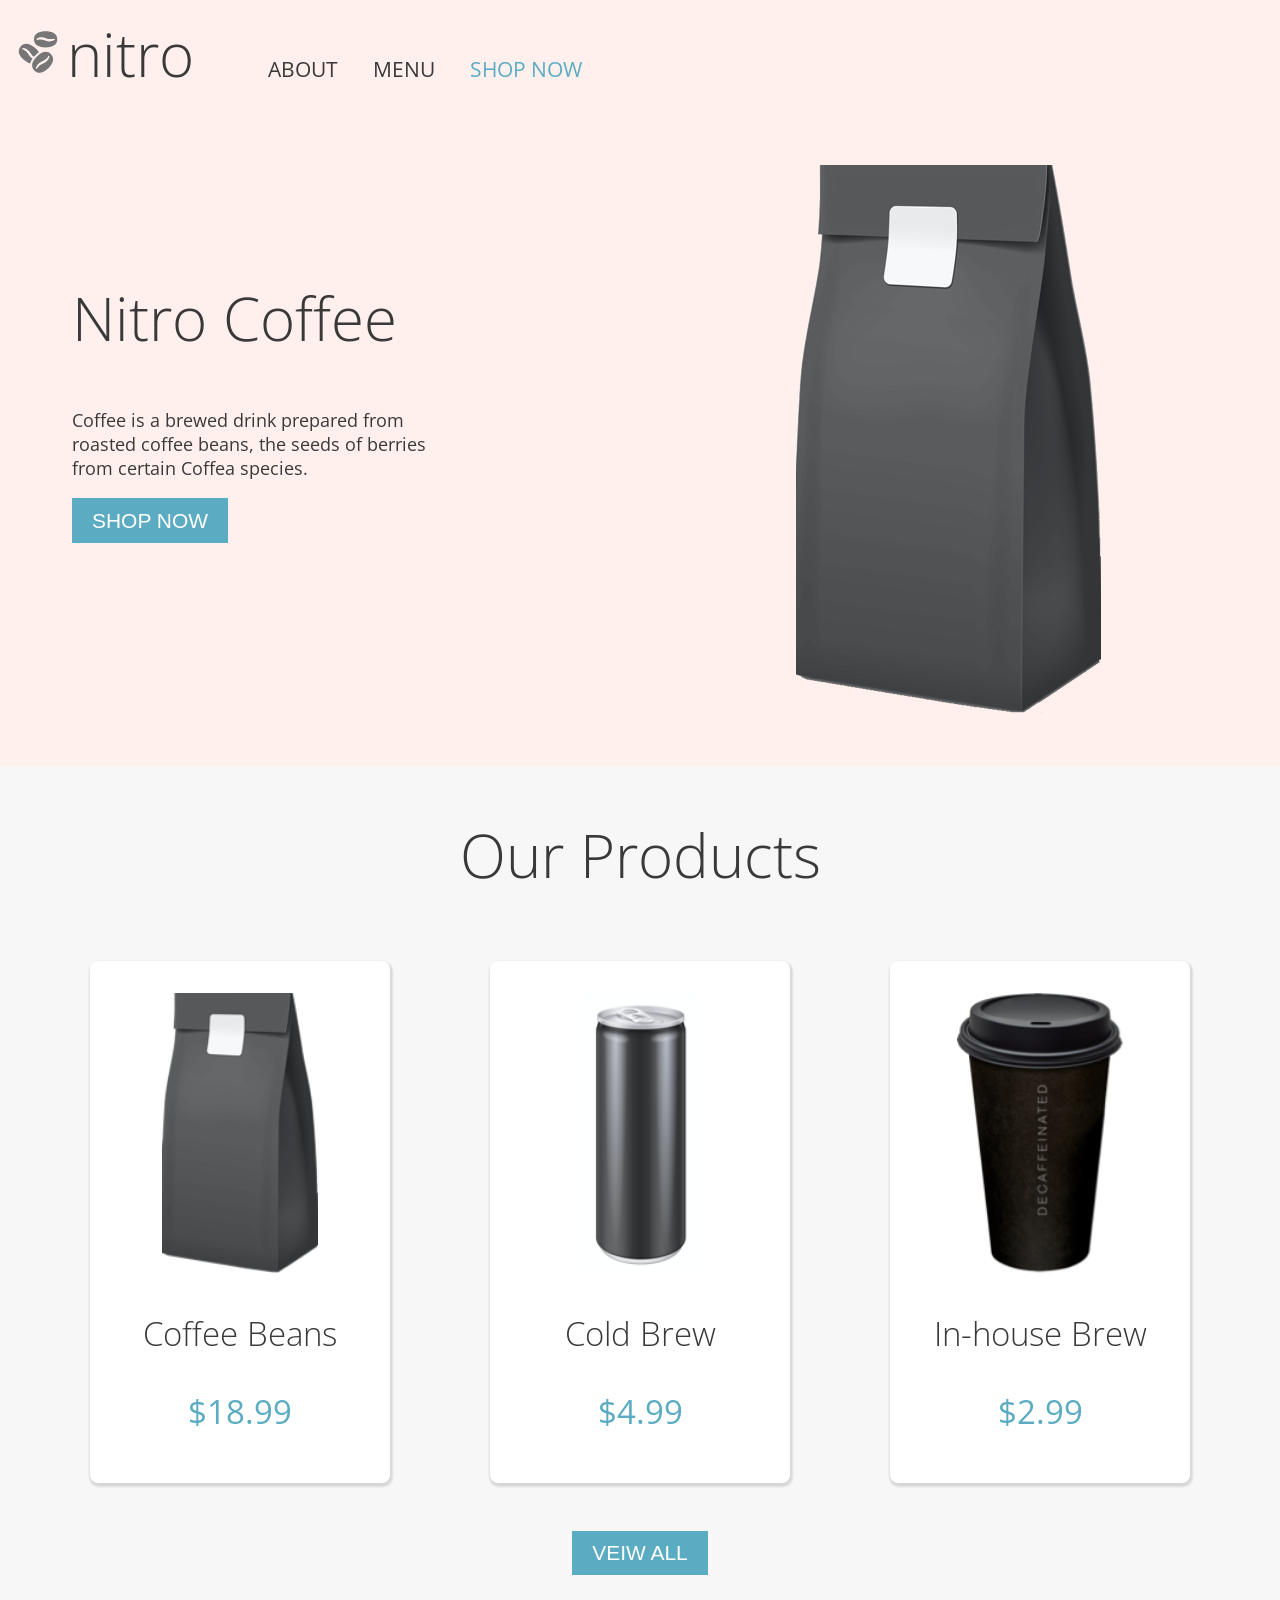
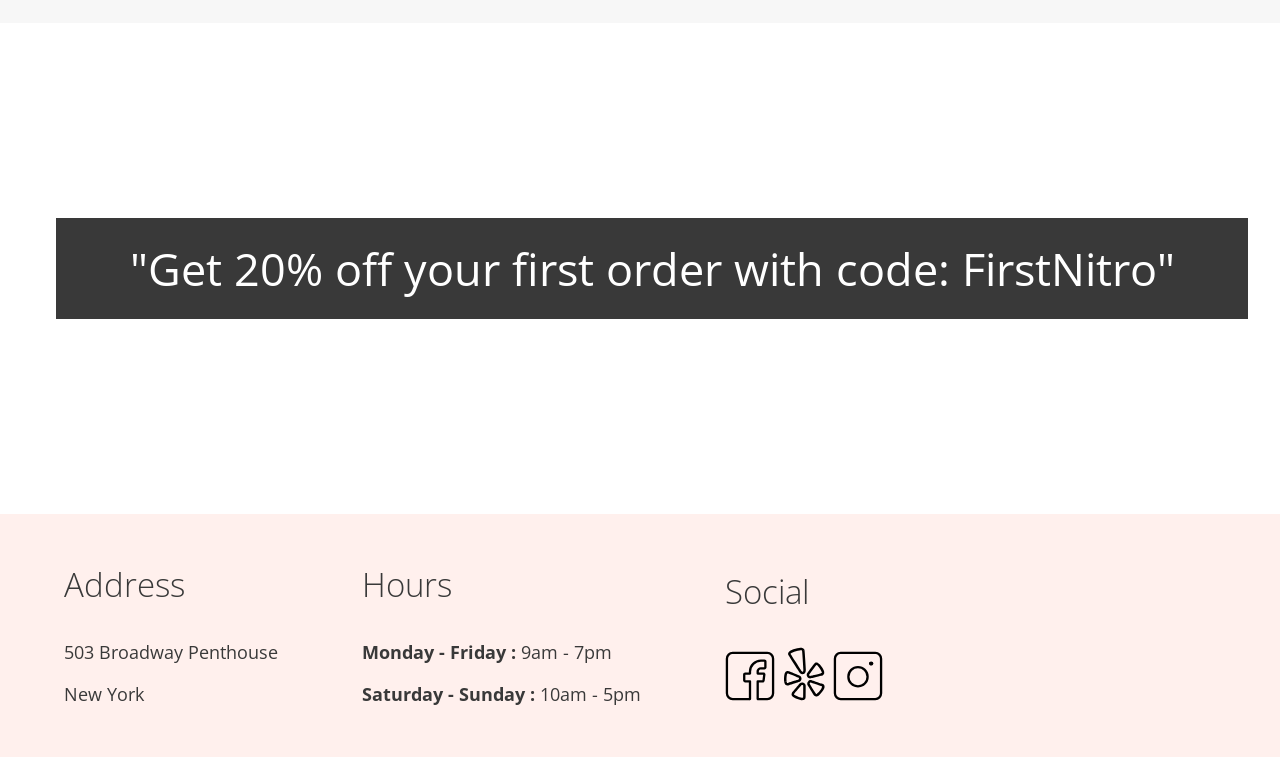
==== index.html @ 01666f06 "first commit" ====
<!DOCTYPE html>
<html lang="en">

<head>
    <meta charset="UTF-8">
    <meta name="viewport" content="width=device-width, initial-scale=1.0">
    <link href="https://fonts.googleapis.com/css2?family=Open+Sans:ital,wght@0,300;0,400;0,600;0,700;1,400&display=swap"
        rel="stylesheet">
    <link rel="stylesheet" href="./css/global.css">
    <link rel="stylesheet" href="./css/landing.css">
    <title>Coffee Shop - Home</title>
</head>

<body>
    <header>
        <!-- nav-bar start-->
        <nav class="nav-heading">
            <div class="nav-heading__logo">
                <a href="./index.html"><img src="./assets/coffee-beans-logo-and-footer.svg"
                        alt="coffee bean logo"></a>
            </div>
            <h2 class="nitro"><a href="./index.html">nitro</a></h2>
            <div class="nav-heading__link">
                <ul>
                    <li><a href="./index.html">ABOUT</a> </li>
                    <li><a href="./pages/menu.html">MENU</a></li>
                    <li id="shop-link"><a href="./pages/menu.html ">SHOP NOW</a></li>
                </ul>
            </div>
        </nav>
        <!-- nav-bar end-->
    </header>
    <main>
        <!-- banner start -->
        <article class="banner">
            <div class="banner__content">
                <h1 class="banner__content--header">Nitro Coffee</h1>
                <p>Coffee is a brewed drink prepared from <br>roasted coffee beans, the seeds of berries <br>from
                    certain
                    Coffea species.</p>
                <a href="./pages/menu.html"><button class="button" type="button">SHOP NOW</button></a>
            </div>
            <div class="banner-img">
                <img src="./assets/coffeebeans-hero.png" alt="coffeebeans" />
            </div>
        </article>
        <!-- banner end -->
        <!-- cards -->
        <section class="products">
            <h2 class="products-header"> Our Products </h2>
            <div class="products-section">
                <section class="products-section__card">
                    <div class="products-section__img">
                        <img src="./assets/coffeebeans.png" alt="coffee beans" />
                    </div>
                    <div class="price-section__description">
                        <h3>Coffee Beans</h3>
                        <p class="products-section__price">$18.99</p>
                    </div>
                </section>
                <section class="products-section__card">
                    <div class="products-section__img">
                        <img src="./assets/coldbrew.png" alt="cold brew" />
                    </div>
                    <div class="price-section__description">
                        <h3>Cold Brew</h3>
                        <p class="products-section__price">$4.99</p>
                    </div>
                </section>
                <section class="products-section__card">
                    <div class="products-section__img">
                        <img class="products-section__img" src="./assets/inhousebrew.png" alt="In-house brew" />
                    </div>
                    <div class="price-section__description">
                        <h3>In-house Brew</h3>
                        <p class="products-section__price">$2.99</p>
                    </div>
                </section>
                <div class="products-end">
                    <a href="./pages/menu.html"><button class="button" type="button">VEIW ALL</button></a>
                </div>
            </div>
        </section>
        <article class="discount">
            <p class="discount-para">"Get 20% off your first order with code: FirstNitro"</p>
        </article>
    </main>
    <footer class="footer">
        <div class="footer-details">
            <h3 class="footer-details__header">Address</h3>
            <p>503 Broadway Penthouse</p>
            <p>New York</p>
        </div>
        <div class="footer-details">
            <h3 class="footer-details__header" 3>Hours</h3>
            <p> <strong>Monday - Friday : </strong>9am - 7pm</p>
            <p> <strong>Saturday - Sunday :</strong> 10am - 5pm</p>
        </div>
        <div class="footer-details">
            <h3 class="footer-details__header">Social</h3>
            <a href="https://facebook.com"><img src="./assets/Facebook-Icon.svg" alt="Facebook" /></a>
            <a href="https://yelp.com"><img src="./assets/Yelp-Icon.svg" alt="Yelp" /></a>
            <a href="https://instagram.com"><img src="./assets/Instagram-Icon.svg" alt="Instagram" /></a>
        </div>
    </footer>
    </div>
</body>

</html>
---- css/global.css ----
body {
  font-family: "Open Sans";
  font-weight: 400;
  color: #393939;
  margin: 0%;
}
h1, h2{
  font-size: 3.75rem;
  font-weight: 300;
}

h3 {
  font-size: 2.06rem;
  font-weight: 300;
}

p {
  font-size: 1.13rem;
  font-weight: 400;
}
li {
  list-style-type: none;
}
a {
  text-decoration: none;
  color: #393939;
}
.nav-heading {
  box-sizing: border-box;
  display: inline-block;
  width: 100%;
  background-color: #fff0ed;
  text-align: start;
  padding: 0.8rem;
}
.nav-heading__logo{
  box-sizing: border-box;
  display: inline-block;
  width: 3.13rem;
}
.nav-heading__link{
  box-sizing: border-box;
  display: inline-block;
  font-size: 1.31rem;
  font-weight: 400;

}
.nav-heading li {
  display: inline-block;
  padding-left: 1.88rem;
}
.nitro {
  display: inline;
  margin: 0%;
}
#shop-link a {
  color: #5bacc3;
}
---- css/landing.css ----
.button {
  background-color: #5bacc3;
  color: white;
  border: none;
  font-size: 1.31rem;
  font-weight: 300;
  padding-left: 1.25rem;
  padding-right: 1.25rem;
  padding-top: 0.63rem;
  padding-bottom: 0.63rem;
}

/* banner */
.banner {
  box-sizing: border-box;
  display: inline-block;
  width: 100%;
  background-color: #fff0ed;
  padding-top: 3rem;
  padding-bottom: 3rem;
  padding-left: 4.5rem;
  padding-right: 4rem;
}
.banner__content {
  text-align: left;
  box-sizing: border-box;
  width: 30rem;
  padding-top: 2rem;
  display: inline-block;
}
.banner__content--header {
  margin-top: 5rem;
}
.banner-img {
  box-sizing: border-box;
  display: inline-block;
  text-align: end;
  vertical-align: top;
  margin-left: 15rem;
}
/* banner */

/* cards */
.products {
  width: 100%;
  background-color: #f7f7f7;
  text-align: center;
}
.products-header {
  text-align: center;
  margin-top: 0%;
  padding-top: 3rem;
}
.products-section {
  margin-bottom: 0rem;
}
.products-section__card {
  display: inline-block;
  box-sizing: border-box;
  background-color: white;
  box-shadow: 0.06rem 0.13rem 0.13rem 0.1rem #d8d5d5;
  border-radius: 0.5rem;
  padding-top: 2rem;
  padding-bottom: 1rem;
  padding-left: 2rem;
  padding-right: 2rem;
  margin-top: 1rem;
  margin-left: 3rem;
  margin-right: 3rem;
  width: 18.75rem;
}
.products-section__img {
  box-sizing: border-box;
  text-align: center;
  /* background-size: cover; */
}
.products-section__img img {
  height: 17.50rem;
}
.price-section__description {
  text-align: center;
}
.products-section__price {
  color: #5bacc3;
  font-size: 2.06rem;
  text-align: center;
}
.products-end {
  padding-top: 3rem;
  padding-bottom: 3rem;
  text-align: center;
}
/* cards */
.discount {
    box-sizing: border-box;
  text-align: center;
 width: 100%;
 padding-top: 9.38rem;
 padding-bottom: 9.38rem;
}
.discount-para {
  background-color: #393939;
  color: white;
  font-size: 2.81rem;
  font-weight: 400;
  margin-left: 3.5rem;
  padding: 1.25rem;
  text-align: center;
  width: 90%;
}

.footer {
  background-color: #fff0ed;
  padding-top: 3rem;
  padding-left: 4rem;
  padding-bottom: 2rem;
  /* width: 100%; */
}
.footer-details {
  display: inline-block;
  margin-right: 5rem;
}

.footer-details__header {
  margin-top: 0rem;
}
.footer-details img {
  width: 50px;
}
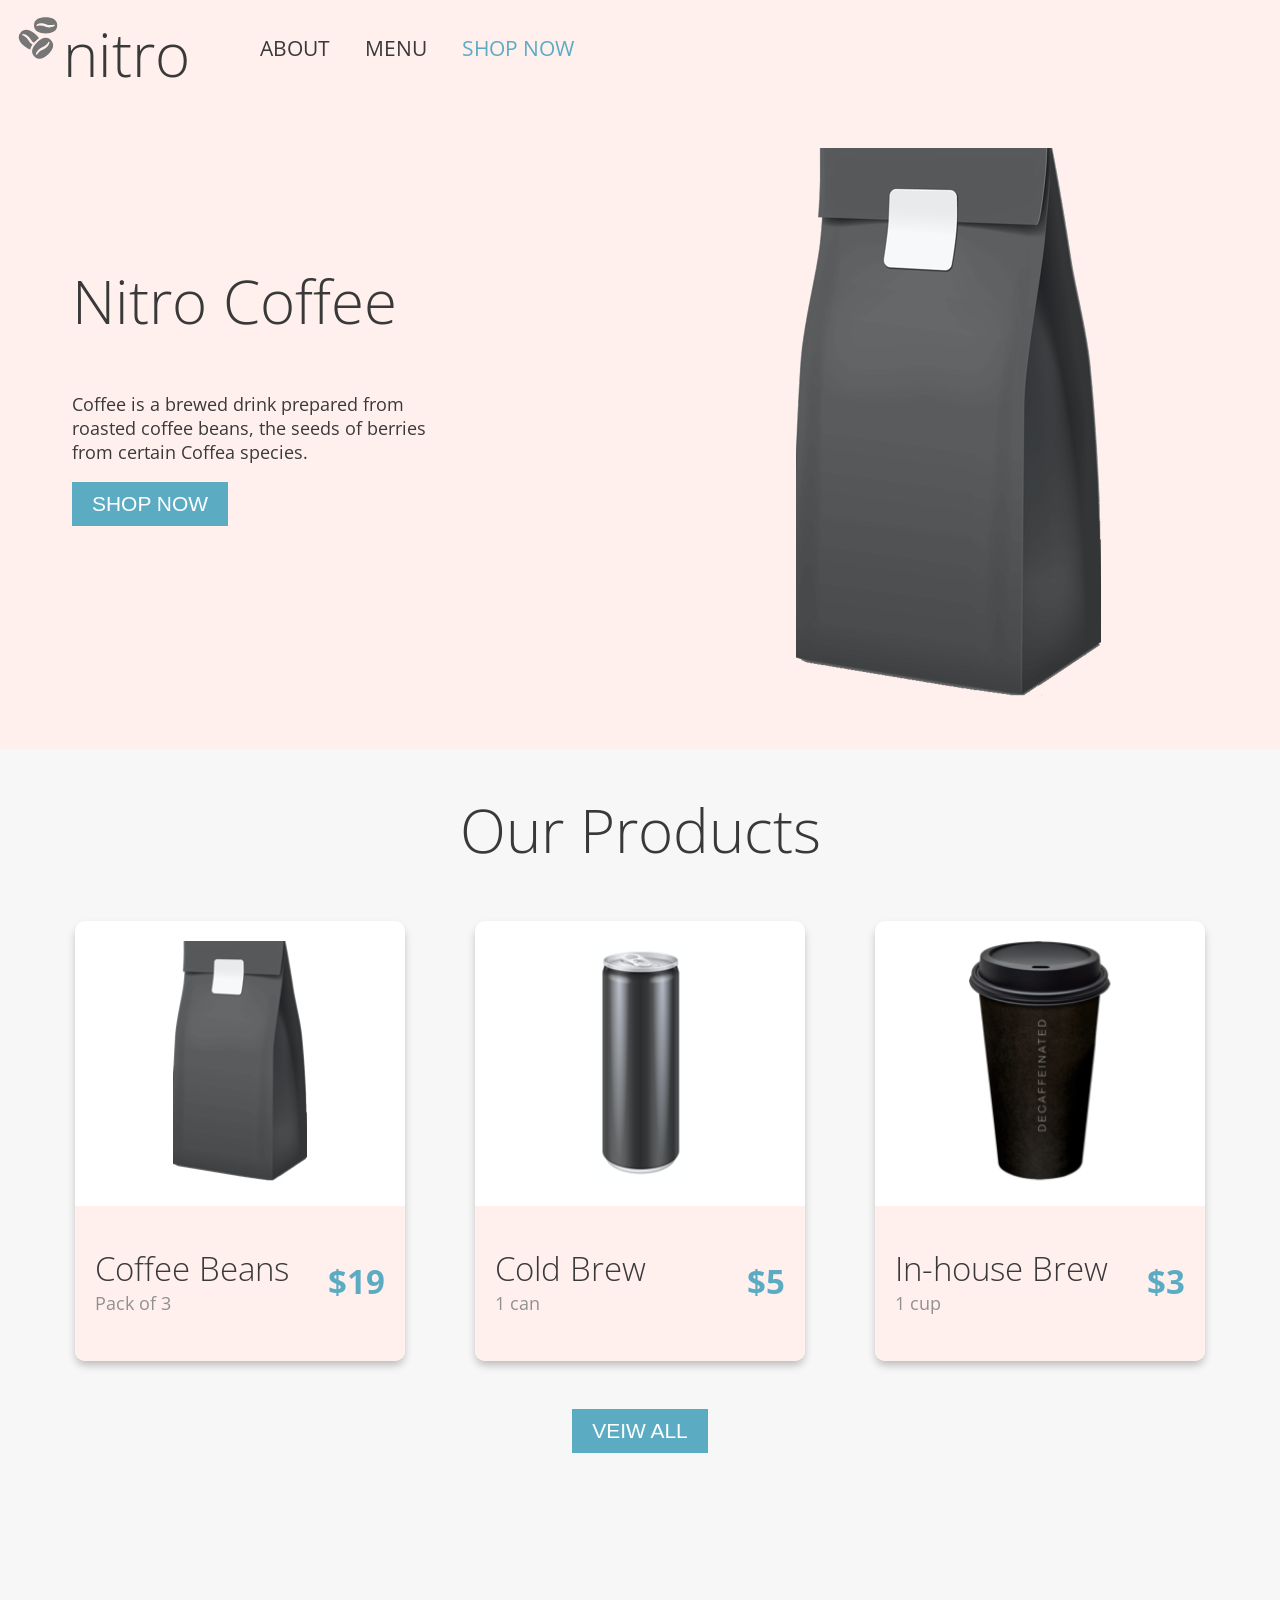
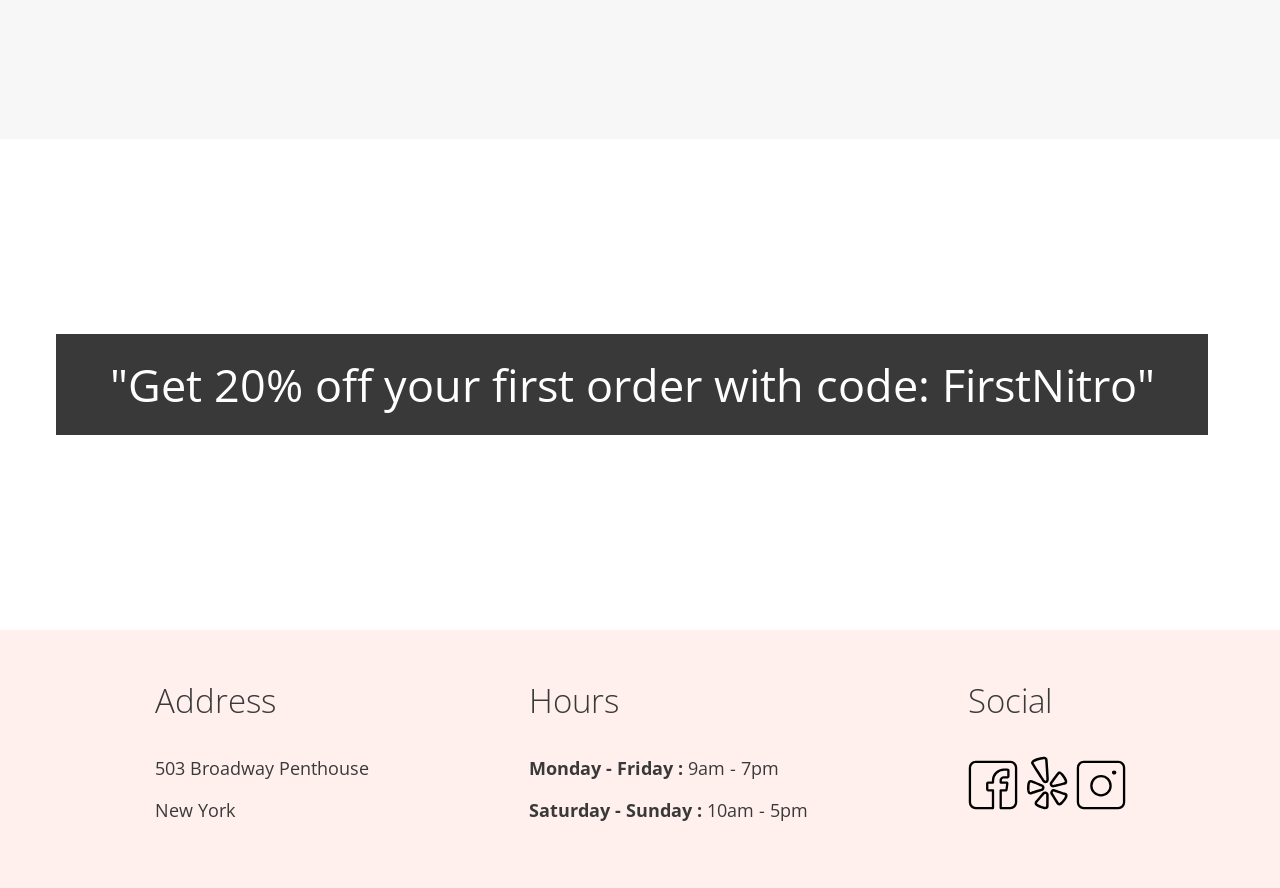
==== commit 92b315e7: "re-arrange cards and footer of landing page" ====
--- a/index.html
+++ b/index.html
@@ -16,8 +16,7 @@
         <!-- nav-bar start-->
         <nav class="nav-heading">
             <div class="nav-heading__logo">
-                <a href="./index.html"><img src="./assets/coffee-beans-logo-and-footer.svg"
-                        alt="coffee bean logo"></a>
+                <a href="./index.html"><img src="./assets/coffee-beans-logo-and-footer.svg" alt="coffee bean logo"></a>
             </div>
             <h2 class="nitro"><a href="./index.html">nitro</a></h2>
             <div class="nav-heading__link">
@@ -45,59 +44,63 @@
             </div>
         </article>
         <!-- banner end -->
-        <!-- cards -->
+        <!-- products sections -->
         <section class="products">
             <h2 class="products-header"> Our Products </h2>
             <div class="products-section">
                 <section class="products-section__card">
-                    <div class="products-section__img">
-                        <img src="./assets/coffeebeans.png" alt="coffee beans" />
+                    <img class="products-section__img " src="./assets/coffeebeans.png" alt="coffee bean"/>
+                    <div class="product-section__content">
+                        <div class="content--details">
+                        <h3 class="content--header">Coffee Beans</h3>
+                        <p >Pack of 3</p>
+                        </div>
+                        <p class="content--price">$19</p>
                     </div>
-                    <div class="price-section__description">
-                        <h3>Coffee Beans</h3>
-                        <p class="products-section__price">$18.99</p>
-                    </div>
-                </section>
-                <section class="products-section__card">
-                    <div class="products-section__img">
-                        <img src="./assets/coldbrew.png" alt="cold brew" />
-                    </div>
-                    <div class="price-section__description">
-                        <h3>Cold Brew</h3>
-                        <p class="products-section__price">$4.99</p>
-                    </div>
-                </section>
-                <section class="products-section__card">
-                    <div class="products-section__img">
-                        <img class="products-section__img" src="./assets/inhousebrew.png" alt="In-house brew" />
-                    </div>
-                    <div class="price-section__description">
-                        <h3>In-house Brew</h3>
-                        <p class="products-section__price">$2.99</p>
-                    </div>
-                </section>
-                <div class="products-end">
-                    <a href="./pages/menu.html"><button class="button" type="button">VEIW ALL</button></a>
-                </div>
+                    </section>
+                    <section class="products-section__card">
+                        <img class="products-section__img " src="./assets/coldbrew.png" alt="cold brew" />
+                        <div class="product-section__content">
+                            <div class="content--details">
+                                <h3 class="content--header">Cold Brew</h3>
+                                <p>1 can</p>
+                            </div>
+                            <p class="content--price">$5</p>
+                        </div>
+                    </section>
+                    <section class="products-section__card">
+                        <img class="products-section__img " src="./assets/inhousebrew.png" alt="in-house brew" />
+                        <div class="product-section__content">
+                            <div class="content--details">
+                                <h3 class="content--header">In-house Brew</h3>
+                                <p>1 cup</p>
+                            </div>
+                            <p class="content--price">$3</p>
+                        </div>
+                    </section>
+            </div>
+            <div class="products-end">
+                <a href="./pages/menu.html"><button class="button" type="button">VEIW ALL</button></a>
             </div>
         </section>
+        <!-- products sections -->
         <article class="discount">
             <p class="discount-para">"Get 20% off your first order with code: FirstNitro"</p>
         </article>
     </main>
     <footer class="footer">
-        <div class="footer-details">
-            <h3 class="footer-details__header">Address</h3>
+        <div>
+            <h3 class="footer__header">Address</h3>
             <p>503 Broadway Penthouse</p>
             <p>New York</p>
         </div>
-        <div class="footer-details">
-            <h3 class="footer-details__header" 3>Hours</h3>
+        <div>
+            <h3 class="footer__header" 3>Hours</h3>
             <p> <strong>Monday - Friday : </strong>9am - 7pm</p>
             <p> <strong>Saturday - Sunday :</strong> 10am - 5pm</p>
         </div>
-        <div class="footer-details">
-            <h3 class="footer-details__header">Social</h3>
+        <div>
+            <h3 class="footer__header">Social</h3>
             <a href="https://facebook.com"><img src="./assets/Facebook-Icon.svg" alt="Facebook" /></a>
             <a href="https://yelp.com"><img src="./assets/Yelp-Icon.svg" alt="Yelp" /></a>
             <a href="https://instagram.com"><img src="./assets/Instagram-Icon.svg" alt="Instagram" /></a>
--- a/css/global.css
+++ b/css/global.css
@@ -1,3 +1,4 @@
+
 body {
   font-family: "Open Sans";
   font-weight: 400;
@@ -27,11 +28,14 @@
 }
 .nav-heading {
   box-sizing: border-box;
-  display: inline-block;
+  display: flex;
+
   width: 100%;
   background-color: #fff0ed;
   text-align: start;
   padding: 0.8rem;
+  height: 100px;
+
 }
 .nav-heading__logo{
   box-sizing: border-box;
@@ -50,8 +54,8 @@
   padding-left: 1.88rem;
 }
 .nitro {
-  display: inline;
-  margin: 0%;
+  margin-top: 0rem;
+  margin-bottom: 20px;
 }
 #shop-link a {
   color: #5bacc3;
--- a/css/landing.css
+++ b/css/landing.css
@@ -1,3 +1,9 @@
+*,
+*::before,
+*::after {
+  box-sizing: border-box;
+}
+
 .button {
   background-color: #5bacc3;
   color: white;
@@ -12,7 +18,6 @@
 
 /* banner */
 .banner {
-  box-sizing: border-box;
   display: inline-block;
   width: 100%;
   background-color: #fff0ed;
@@ -23,7 +28,6 @@
 }
 .banner__content {
   text-align: left;
-  box-sizing: border-box;
   width: 30rem;
   padding-top: 2rem;
   display: inline-block;
@@ -32,7 +36,6 @@
   margin-top: 5rem;
 }
 .banner-img {
-  box-sizing: border-box;
   display: inline-block;
   text-align: end;
   vertical-align: top;
@@ -43,60 +46,80 @@
 /* cards */
 .products {
   width: 100%;
+  height: 110vh;
   background-color: #f7f7f7;
   text-align: center;
+  padding: 2.5rem;
 }
 .products-header {
   text-align: center;
   margin-top: 0%;
-  padding-top: 3rem;
+  padding-top: 0rem;
 }
 .products-section {
   margin-bottom: 0rem;
+  display: flex;
+  justify-content: space-around;
 }
 .products-section__card {
-  display: inline-block;
-  box-sizing: border-box;
   background-color: white;
-  box-shadow: 0.06rem 0.13rem 0.13rem 0.1rem #d8d5d5;
-  border-radius: 0.5rem;
-  padding-top: 2rem;
-  padding-bottom: 1rem;
-  padding-left: 2rem;
-  padding-right: 2rem;
-  margin-top: 1rem;
-  margin-left: 3rem;
-  margin-right: 3rem;
-  width: 18.75rem;
+  width: 20.625rem;
+  border-radius: 0.63rem;
+  box-shadow: 0 0.313rem 0.563rem -0.063rem rgba(0, 0, 0, 0.25);
+  height: 27.5rem;
 }
 .products-section__img {
-  box-sizing: border-box;
+  margin: 2rem solid black;
   text-align: center;
-  /* background-size: cover; */
+  height: 17.5rem;
+  background-color: white;
+  padding: 1.25rem;
+
 }
-.products-section__img img {
-  height: 17.50rem;
+.product-section__content {
+  display: flex;
+  justify-content: space-between;
+  padding: 1.25rem;
+  width: 100%;
+  height: 9.688rem;
+  background-color: #fff0ed;
+  border-bottom-left-radius: 0.63rem;
+  border-bottom-right-radius: 0.63rem;
 }
-.price-section__description {
-  text-align: center;
+
+.content--details {
+  display: flex;
+  flex-direction: column;
+  align-items: flex-start;
+  padding-top: 1.25rem;
 }
-.products-section__price {
+.content--header {
+  display: flex;
+  margin-top: 0rem;
+  margin-bottom: 0rem;
+}
+
+.content--details p {
+  margin-top: 0rem;
+  color: #909090;
+}
+.content--price {
+  display: flex;
   color: #5bacc3;
   font-size: 2.06rem;
-  text-align: center;
+  font-weight: bold;
 }
+
 .products-end {
   padding-top: 3rem;
-  padding-bottom: 3rem;
   text-align: center;
 }
 /* cards */
 .discount {
-    box-sizing: border-box;
   text-align: center;
- width: 100%;
- padding-top: 9.38rem;
- padding-bottom: 9.38rem;
+  width: 100%;
+  padding-top: 9.38rem;
+  padding-bottom: 9.38rem;
 }
 .discount-para {
   background-color: #393939;
@@ -112,18 +135,18 @@
 .footer {
   background-color: #fff0ed;
   padding-top: 3rem;
-  padding-left: 4rem;
-  padding-bottom: 2rem;
-  /* width: 100%; */
+  padding-left: 0rem;
+  padding-bottom: 3rem;
+  width: 100%;
+  display: flex;
+  justify-content: center;
+  gap:10rem
+
+
 }
-.footer-details {
-  display: inline-block;
-  margin-right: 5rem;
-}
-
-.footer-details__header {
+.footer__header {
   margin-top: 0rem;
 }
-.footer-details img {
-  width: 50px;
+.footer img {
+  width: 3.125rem;
 }
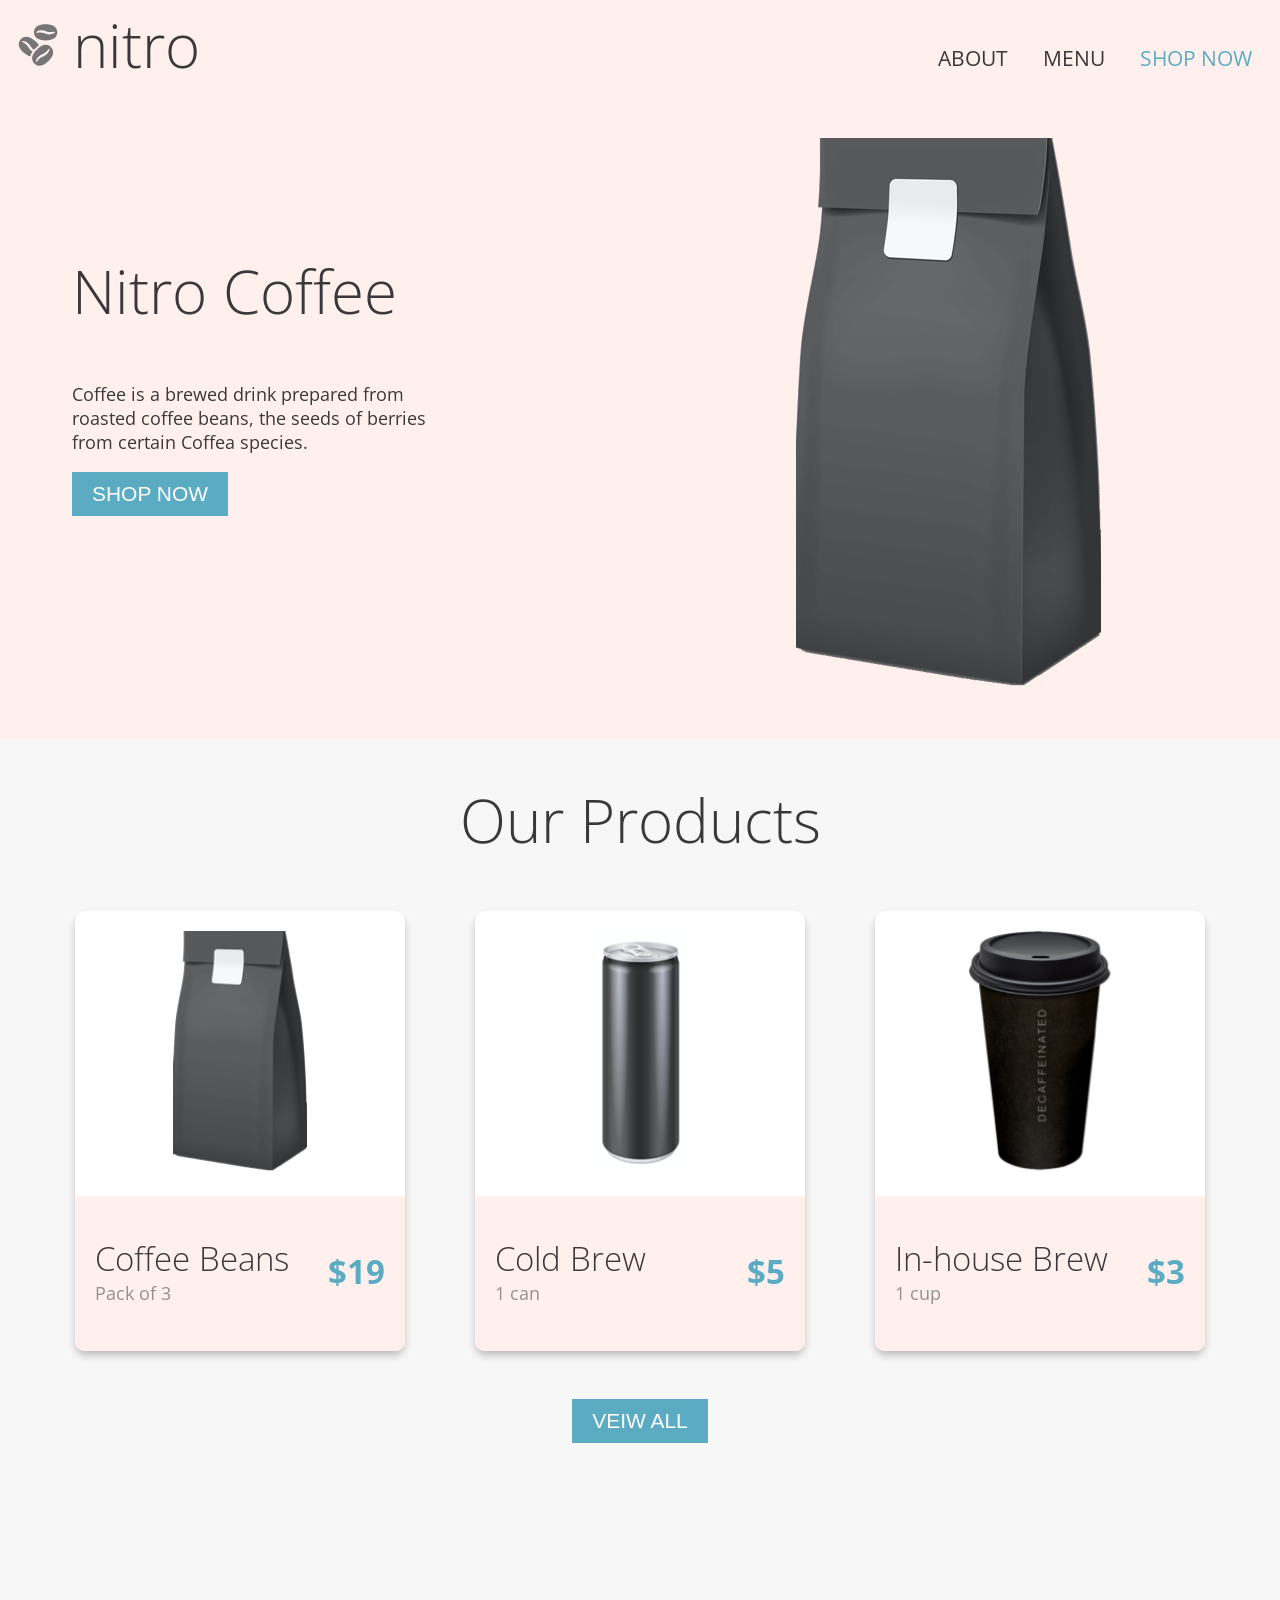
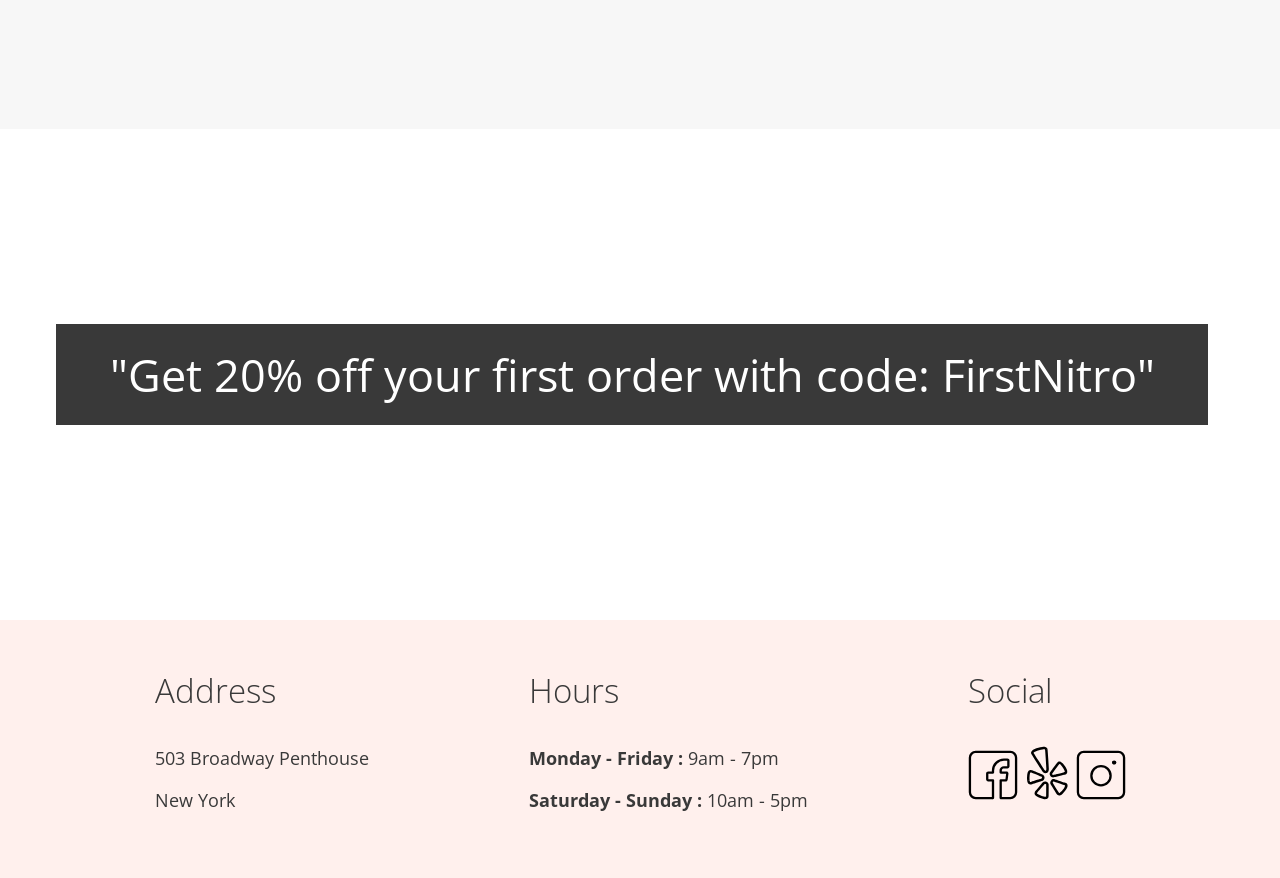
==== commit 983ac7e8: "update navigation bar" ====
--- a/index.html
+++ b/index.html
@@ -14,12 +14,12 @@
 <body>
     <header>
         <!-- nav-bar start-->
-        <nav class="nav-heading">
-            <div class="nav-heading__logo">
-                <a href="./index.html"><img src="./assets/coffee-beans-logo-and-footer.svg" alt="coffee bean logo"></a>
+        <nav class="navbar">
+            <div class="navbar__logo">
+                <img src="./assets/coffee-beans-logo-and-footer.svg" alt="Nitro Logo">
+                <h2><a href="./index.html">nitro</a></h2>
             </div>
-            <h2 class="nitro"><a href="./index.html">nitro</a></h2>
-            <div class="nav-heading__link">
+            <div class="navbar__links">
                 <ul>
                     <li><a href="./index.html">ABOUT</a> </li>
                     <li><a href="./pages/menu.html">MENU</a></li>
--- a/css/global.css
+++ b/css/global.css
@@ -26,37 +26,44 @@
   text-decoration: none;
   color: #393939;
 }
-.nav-heading {
+.navbar {
   box-sizing: border-box;
+  margin: 0;
+  height: 90px;
   display: flex;
+  justify-content: space-between;
+  align-items: center;
+  padding: 0.8rem;
+  background-color: #fff0ed;
+}
 
-  width: 100%;
-  background-color: #fff0ed;
-  text-align: start;
-  padding: 0.8rem;
-  height: 100px;
+.navbar__logo {
+  display: flex;
+  align-items: center;
+}
 
+.navbar__logo img {
+  height: 50px;
+  margin-right: 10px;
 }
-.nav-heading__logo{
-  box-sizing: border-box;
-  display: inline-block;
-  width: 3.13rem;
+.navbar__logo h2{
+  margin: 0;
 }
-.nav-heading__link{
-  box-sizing: border-box;
-  display: inline-block;
+
+.navbar__links {
+  display: flex;
+  padding-top: 25px;
   font-size: 1.31rem;
   font-weight: 400;
+}
+.navbar__links ul {
+  margin: 0 15px;
+}
+.navbar__links li{
+ display: inline-block;
+ padding-left: 1.88rem;
+}
 
-}
-.nav-heading li {
-  display: inline-block;
-  padding-left: 1.88rem;
-}
-.nitro {
-  margin-top: 0rem;
-  margin-bottom: 20px;
-}
-#shop-link a {
+#shop-link a{
   color: #5bacc3;
 }
--- a/css/landing.css
+++ b/css/landing.css
@@ -69,7 +69,6 @@
   height: 27.5rem;
 }
 .products-section__img {
-  margin: 2rem solid black;
   text-align: center;
   height: 17.5rem;
   background-color: white;
@@ -97,6 +96,7 @@
   display: flex;
   margin-top: 0rem;
   margin-bottom: 0rem;
+  color: #393939;
 }
 
 .content--details p {
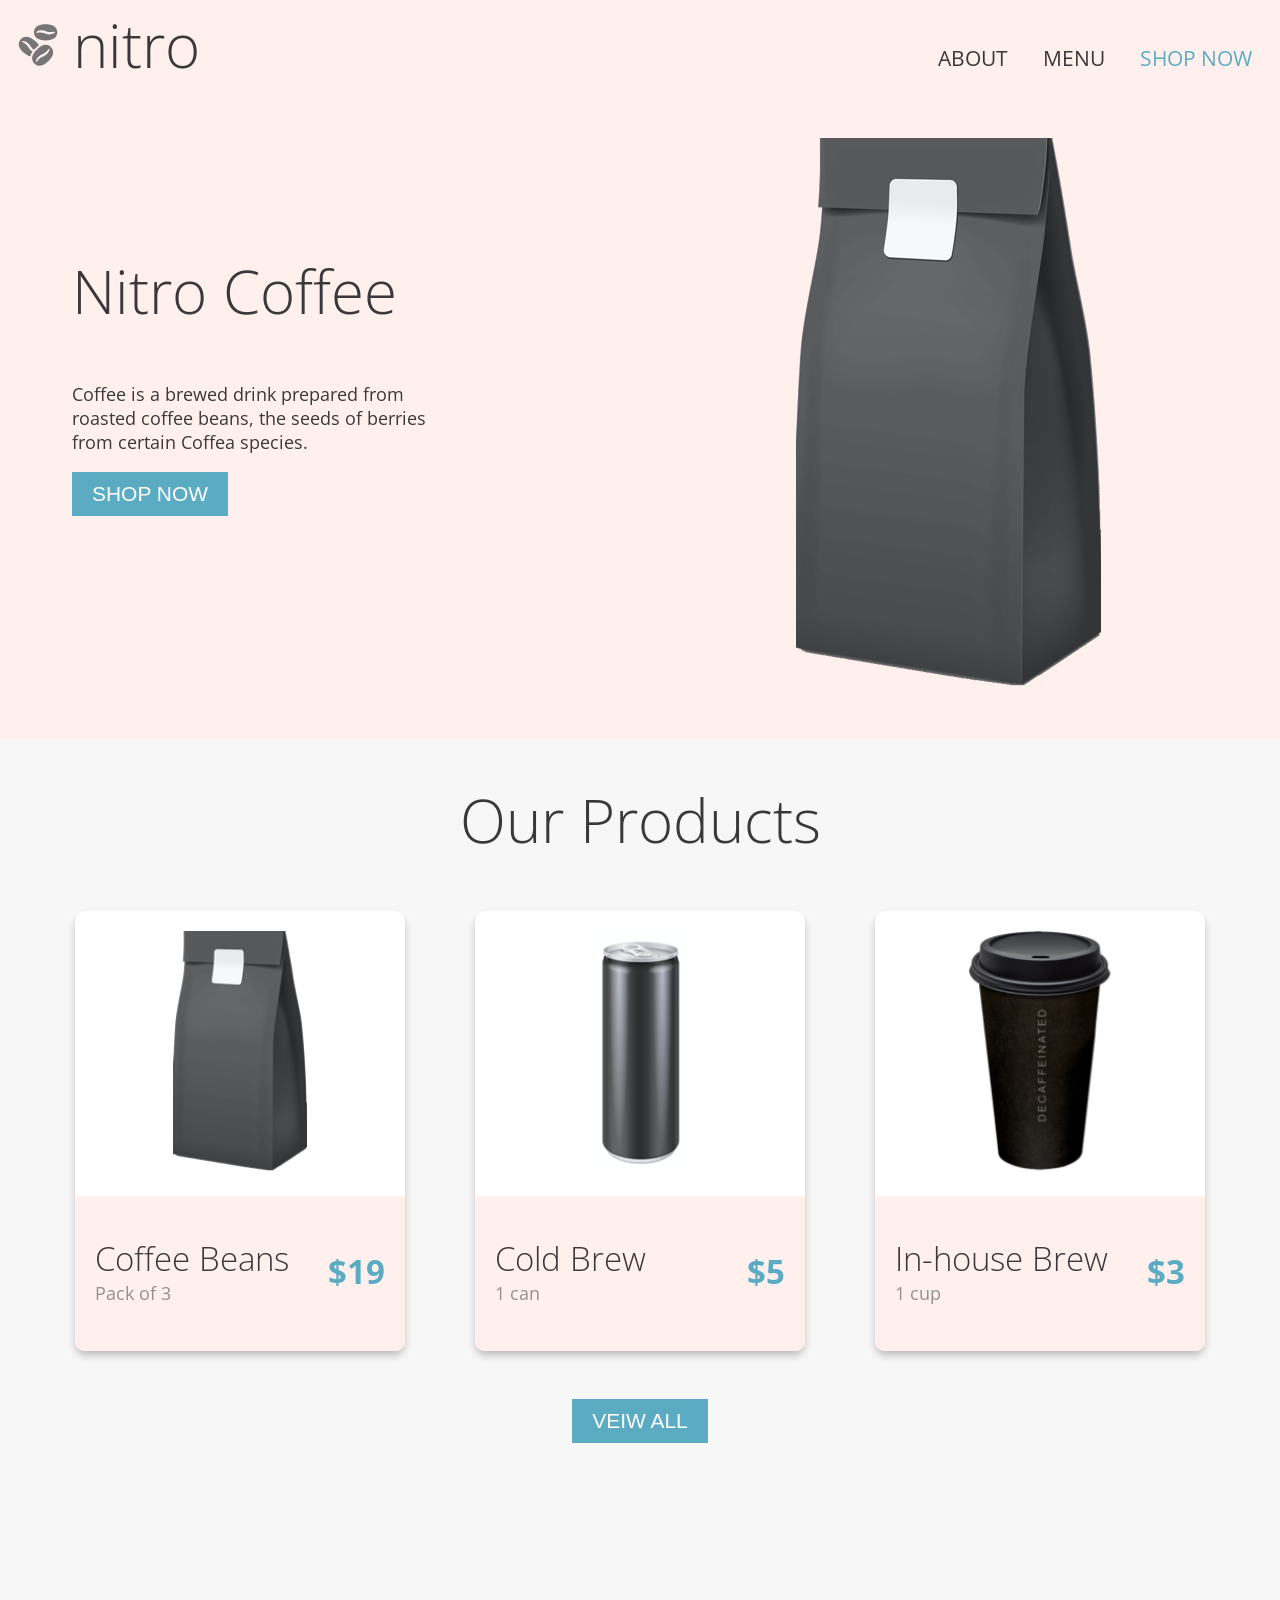
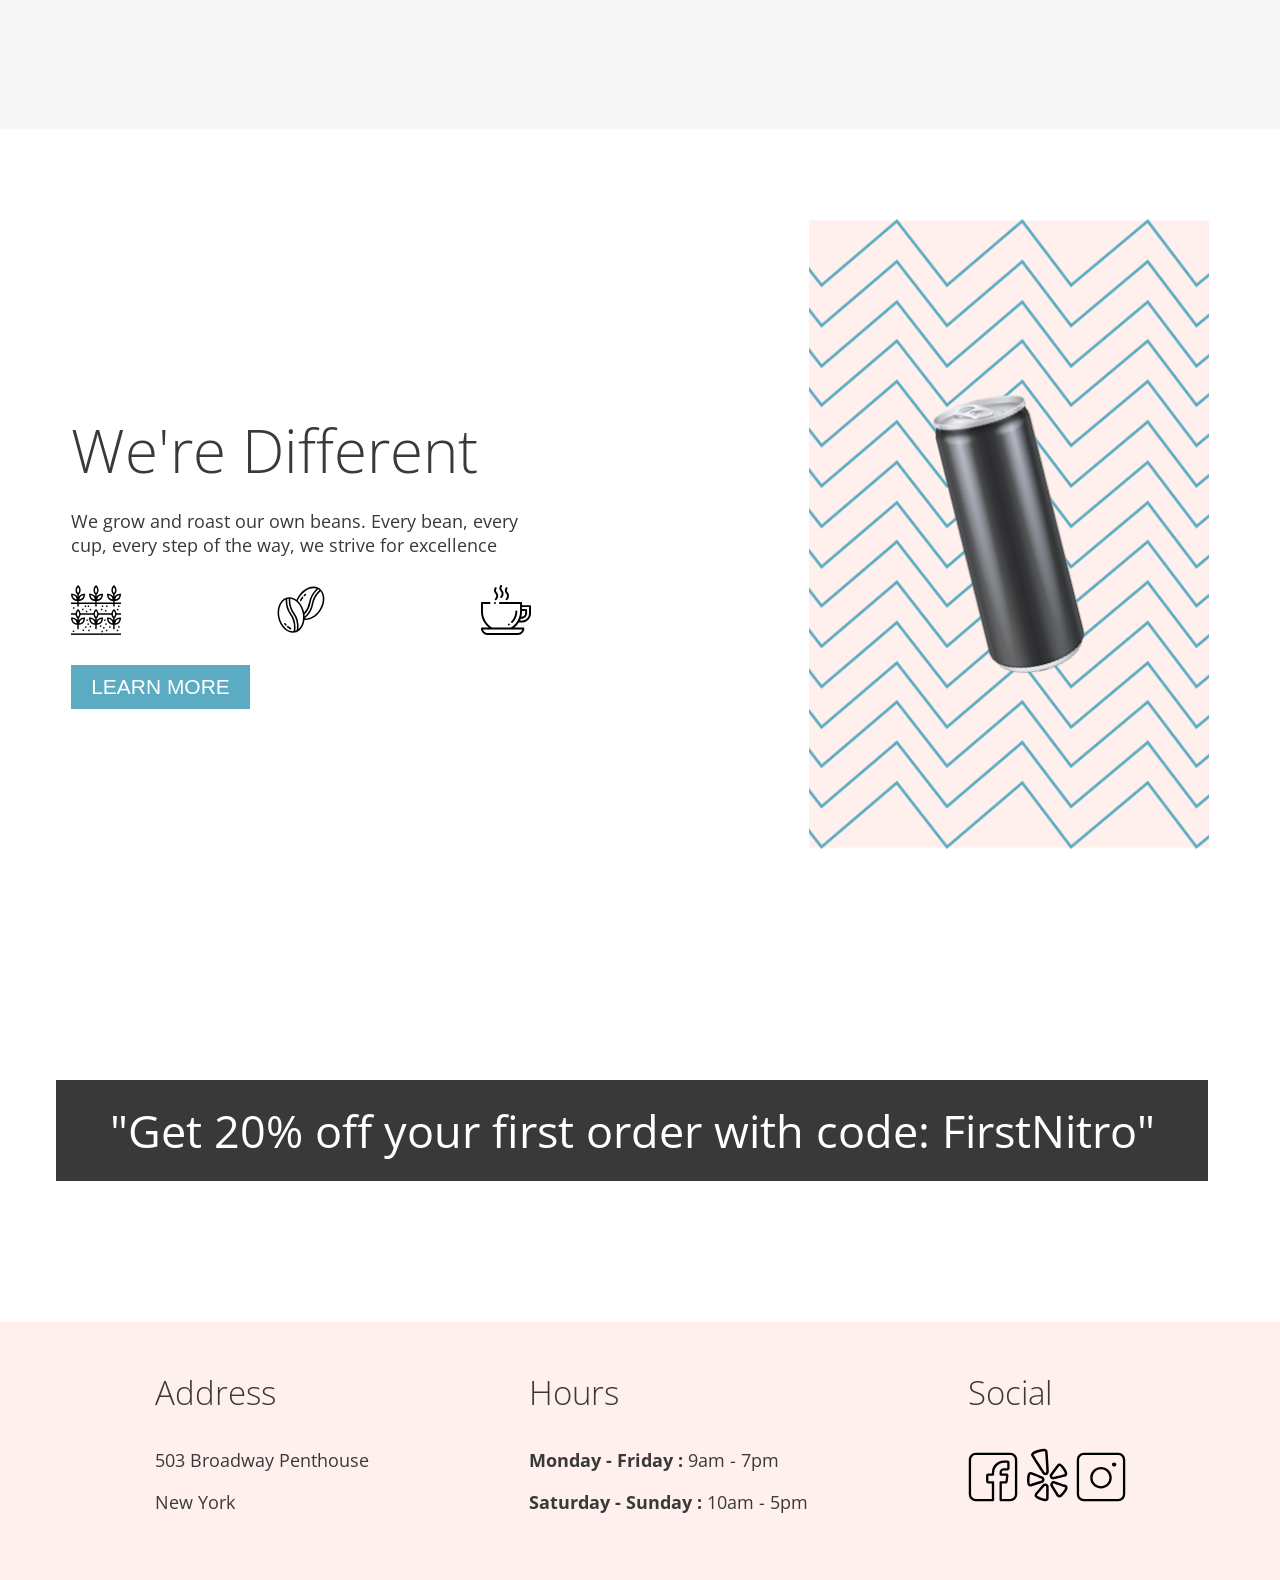
==== commit a6e6ae5a: "update discount section" ====
--- a/index.html
+++ b/index.html
@@ -49,41 +49,61 @@
             <h2 class="products-header"> Our Products </h2>
             <div class="products-section">
                 <section class="products-section__card">
-                    <img class="products-section__img " src="./assets/coffeebeans.png" alt="coffee bean"/>
+                    <img class="products-section__img " src="./assets/coffeebeans.png" alt="coffee bean" />
                     <div class="product-section__content">
                         <div class="content--details">
-                        <h3 class="content--header">Coffee Beans</h3>
-                        <p >Pack of 3</p>
+                            <h3 class="content--header">Coffee Beans</h3>
+                            <p>Pack of 3</p>
                         </div>
                         <p class="content--price">$19</p>
                     </div>
-                    </section>
-                    <section class="products-section__card">
-                        <img class="products-section__img " src="./assets/coldbrew.png" alt="cold brew" />
-                        <div class="product-section__content">
-                            <div class="content--details">
-                                <h3 class="content--header">Cold Brew</h3>
-                                <p>1 can</p>
-                            </div>
-                            <p class="content--price">$5</p>
+                </section>
+                <section class="products-section__card">
+                    <img class="products-section__img " src="./assets/coldbrew.png" alt="cold brew" />
+                    <div class="product-section__content">
+                        <div class="content--details">
+                            <h3 class="content--header">Cold Brew</h3>
+                            <p>1 can</p>
                         </div>
-                    </section>
-                    <section class="products-section__card">
-                        <img class="products-section__img " src="./assets/inhousebrew.png" alt="in-house brew" />
-                        <div class="product-section__content">
-                            <div class="content--details">
-                                <h3 class="content--header">In-house Brew</h3>
-                                <p>1 cup</p>
-                            </div>
-                            <p class="content--price">$3</p>
+                        <p class="content--price">$5</p>
+                    </div>
+                </section>
+                <section class="products-section__card">
+                    <img class="products-section__img " src="./assets/inhousebrew.png" alt="in-house brew" />
+                    <div class="product-section__content">
+                        <div class="content--details">
+                            <h3 class="content--header">In-house Brew</h3>
+                            <p>1 cup</p>
                         </div>
-                    </section>
+                        <p class="content--price">$3</p>
+                    </div>
+                </section>
             </div>
             <div class="products-end">
                 <a href="./pages/menu.html"><button class="button" type="button">VEIW ALL</button></a>
             </div>
         </section>
         <!-- products sections -->
+        <!-- updated discount section -->
+        <div class="phrase">
+            <div class="phrase__content">
+                <h2>We're Different</h2>
+                <p>We grow and roast our own beans. Every bean, every<br>cup, every step of the way, we strive for
+                    excellence</p>
+                <div class="phrase__icons">
+                    <img src="./assets/planting.svg" alt="planting" />
+                    <img src="./assets/coffee-beans.svg" alt="beans" />
+                    <img src="./assets/coffee-cup.svg" alt="cup" />
+                </div>
+                <a href="./index.html"><button class="button" type="button">LEARN MORE</button></a>
+            </div>
+            <div class="phrase__background">
+                <div class="phrase__background--image">
+                    <img src="./assets/tiltedcan.png" />
+                </div>
+            </div>
+            <!-- updated discount section -->
+        </div>
         <article class="discount">
             <p class="discount-para">"Get 20% off your first order with code: FirstNitro"</p>
         </article>
--- a/css/landing.css
+++ b/css/landing.css
@@ -115,11 +115,69 @@
   text-align: center;
 }
 /* cards */
+
+/* catch-phrase */
+.phrase{
+  box-sizing: border-box;
+  display: flex;
+  align-items: center;
+  justify-content: space-between;
+  width: 100%;
+  height: 90vh;
+  background-color: white;
+  padding: 20px;
+}
+.phrase__content{
+  box-sizing: border-box;
+  width: 480px;
+  margin: 3.2rem;
+}
+.phrase__content h2{
+  margin-bottom: 1rem;
+}
+.phrase__content img{
+  width: 50px;
+}
+.phrase__icons{
+  box-sizing: border-box;
+  display: flex;
+  justify-content: space-between;
+  padding: 10px 20px 10px 0px;
+  width: 100%;
+}
+.phrase__content button{
+  margin-top: 20px;
+}
+.phrase__background{
+  box-sizing: border-box;
+  display: flex;
+  border: 0rem solid blue;
+  background-image: url(../assets/coldbrewbackground.png);
+  height: 70vh;
+  width: 400px;
+  background-position: center;
+  background-size: cover;
+  padding: 20px;
+  margin: 3.2rem;
+}
+.phrase__background--image{
+  box-sizing: border-box;
+  display: flex;
+  align-items: center;
+  justify-content: center;
+  width: 400px;
+  height: 100%;
+}
+.phrase__background--image img{
+  height: 280px;
+}
+/* catch-phrase */
+
 .discount {
   text-align: center;
   width: 100%;
-  padding-top: 9.38rem;
-  padding-bottom: 9.38rem;
+  padding-top: 6rem;
+  padding-bottom: 6rem;
 }
 .discount-para {
   background-color: #393939;
@@ -141,8 +199,6 @@
   display: flex;
   justify-content: center;
   gap:10rem
-
-
 }
 .footer__header {
   margin-top: 0rem;
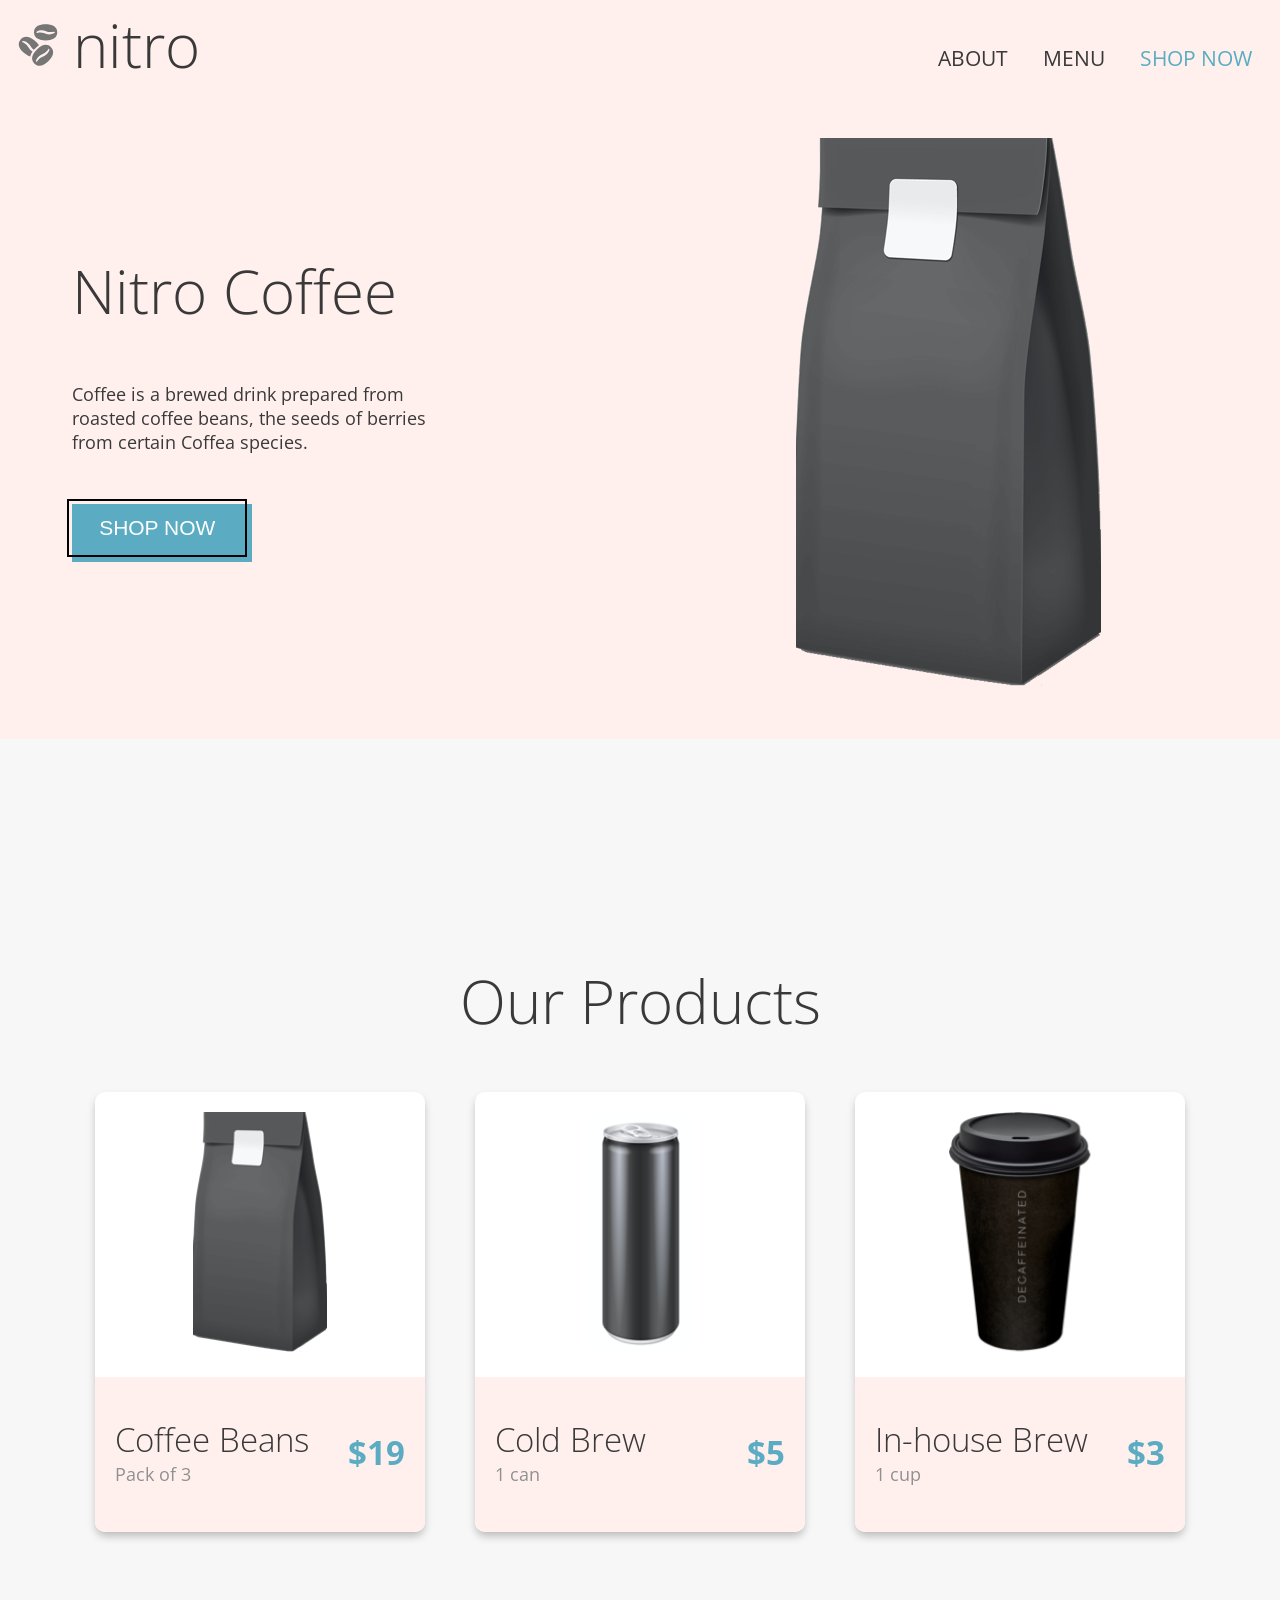
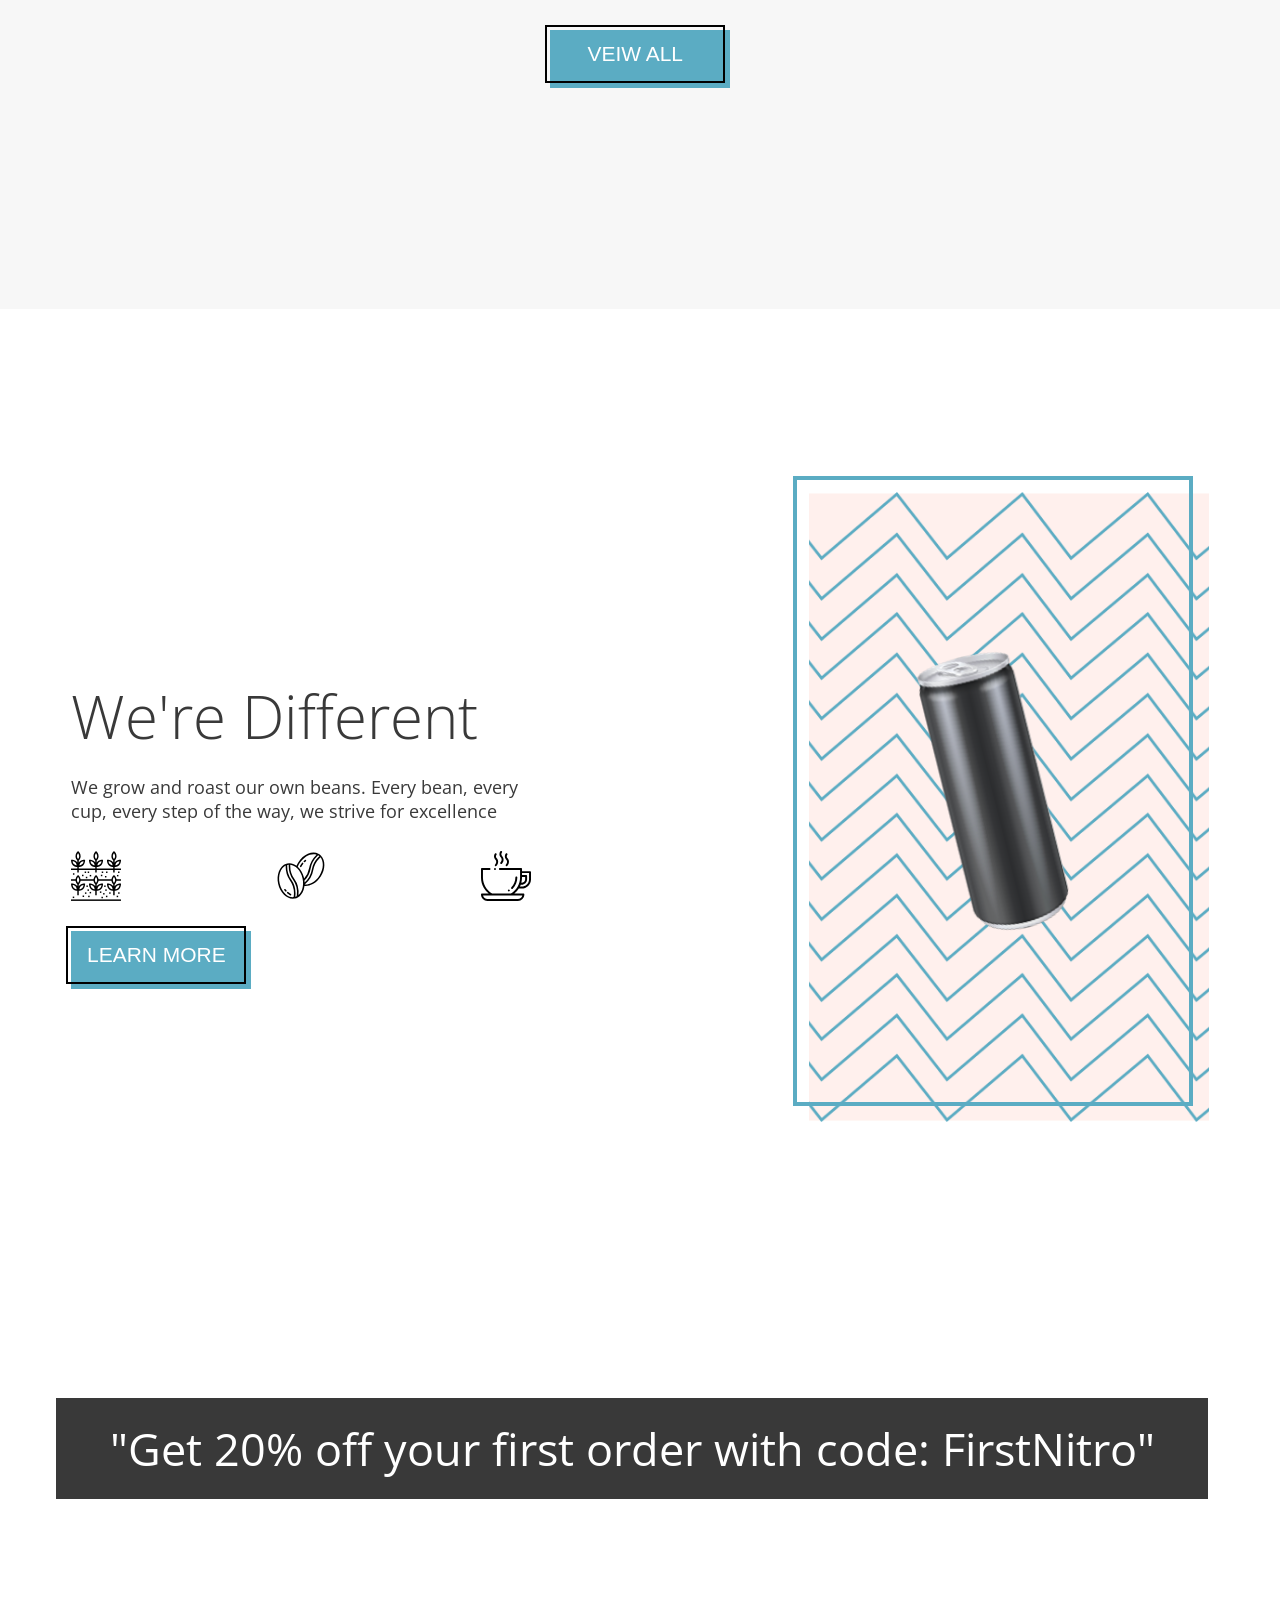
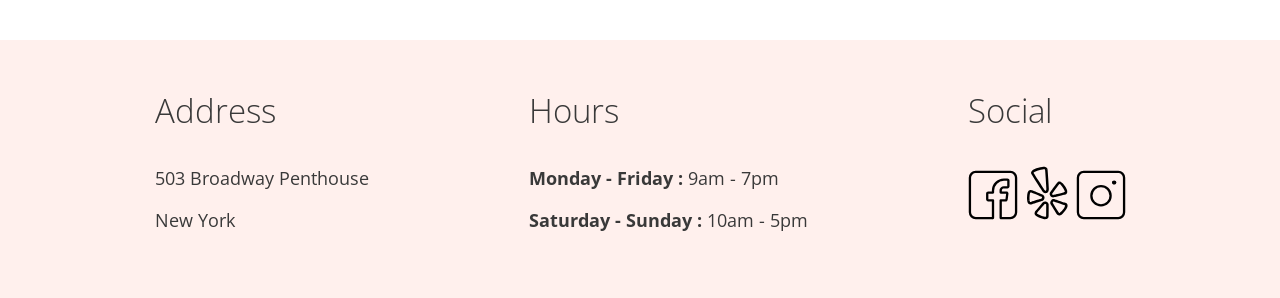
==== commit 29cbcd20: "update borders for buttons and phrase image" ====
--- a/index.html
+++ b/index.html
@@ -37,7 +37,10 @@
                 <p>Coffee is a brewed drink prepared from <br>roasted coffee beans, the seeds of berries <br>from
                     certain
                     Coffea species.</p>
-                <a href="./pages/menu.html"><button class="button" type="button">SHOP NOW</button></a>
+                <a href="./pages/menu.html">
+                    <button type="button">
+                        <div class="button button--feature">SHOP NOW</div>
+                    </button></a>
             </div>
             <div class="banner-img">
                 <img src="./assets/coffeebeans-hero.png" alt="coffeebeans" />
@@ -80,7 +83,9 @@
                 </section>
             </div>
             <div class="products-end">
-                <a href="./pages/menu.html"><button class="button" type="button">VEIW ALL</button></a>
+                <a href="./pages/menu.html"><button type="button">
+                        <div class="button button--feature">VEIW ALL</div>
+                    </button></a>
             </div>
         </section>
         <!-- products sections -->
@@ -95,7 +100,9 @@
                     <img src="./assets/coffee-beans.svg" alt="beans" />
                     <img src="./assets/coffee-cup.svg" alt="cup" />
                 </div>
-                <a href="./index.html"><button class="button" type="button">LEARN MORE</button></a>
+                <a href="./index.html"><button type="button">
+                        <div class="button button--feature">LEARN MORE</div>
+                    </button></a>
             </div>
             <div class="phrase__background">
                 <div class="phrase__background--image">
--- a/css/landing.css
+++ b/css/landing.css
@@ -4,16 +4,26 @@
   box-sizing: border-box;
 }
 
-.button {
+button {
+  display: flex;
+  justify-content: center;
+  align-items: center;
   background-color: #5bacc3;
   color: white;
   border: none;
   font-size: 1.31rem;
   font-weight: 300;
-  padding-left: 1.25rem;
-  padding-right: 1.25rem;
-  padding-top: 0.63rem;
-  padding-bottom: 0.63rem;
+  width: 180px;
+  padding: 0;
+  margin-top: 50px;
+}
+.button--feature {
+  border: 0.15rem solid black;
+  width: 180px;
+  padding: 15px;
+  position: relative;
+  top: -0.3rem;
+  right: 0.3rem;
 }
 
 /* banner */
@@ -45,8 +55,12 @@
 
 /* cards */
 .products {
-  width: 100%;
-  height: 110vh;
+  display: flex;
+  justify-content: center;
+  align-items: center;
+  flex-direction: column;
+  width: 100%;
+  height: 130vh;
   background-color: #f7f7f7;
   text-align: center;
   padding: 2.5rem;
@@ -59,7 +73,8 @@
 .products-section {
   margin-bottom: 0rem;
   display: flex;
-  justify-content: space-around;
+  justify-content: space-evenly;
+  gap: 50px;
 }
 .products-section__card {
   background-color: white;
@@ -73,7 +88,6 @@
   height: 17.5rem;
   background-color: white;
   padding: 1.25rem;
-
 }
 .product-section__content {
   display: flex;
@@ -117,58 +131,61 @@
 /* cards */
 
 /* catch-phrase */
-.phrase{
-  box-sizing: border-box;
+.phrase {
   display: flex;
   align-items: center;
   justify-content: space-between;
   width: 100%;
-  height: 90vh;
+  height: 100vh;
   background-color: white;
   padding: 20px;
-}
-.phrase__content{
+  margin-top: 3rem;
+}
+.phrase__content {
   box-sizing: border-box;
   width: 480px;
   margin: 3.2rem;
 }
-.phrase__content h2{
+.phrase__content h2 {
   margin-bottom: 1rem;
 }
-.phrase__content img{
+.phrase__content img {
   width: 50px;
 }
-.phrase__icons{
+.phrase__icons {
   box-sizing: border-box;
   display: flex;
   justify-content: space-between;
   padding: 10px 20px 10px 0px;
   width: 100%;
 }
-.phrase__content button{
+.phrase__content button {
   margin-top: 20px;
 }
-.phrase__background{
-  box-sizing: border-box;
-  display: flex;
-  border: 0rem solid blue;
+.phrase__background {
+  box-sizing: border-box;
+  display: flex;
   background-image: url(../assets/coldbrewbackground.png);
   height: 70vh;
   width: 400px;
   background-position: center;
   background-size: cover;
-  padding: 20px;
   margin: 3.2rem;
 }
-.phrase__background--image{
-  box-sizing: border-box;
+.phrase__background--image {
+  box-sizing: border-box;
+  position: relative;
+  border: 0.3rem solid #5bacc3;
   display: flex;
   align-items: center;
   justify-content: center;
   width: 400px;
   height: 100%;
-}
-.phrase__background--image img{
+  padding: 20px;
+  top: -1rem;
+  right: 1rem;
+}
+.phrase__background--image img {
   height: 280px;
 }
 /* catch-phrase */
@@ -198,7 +215,7 @@
   width: 100%;
   display: flex;
   justify-content: center;
-  gap:10rem
+  gap: 10rem;
 }
 .footer__header {
   margin-top: 0rem;
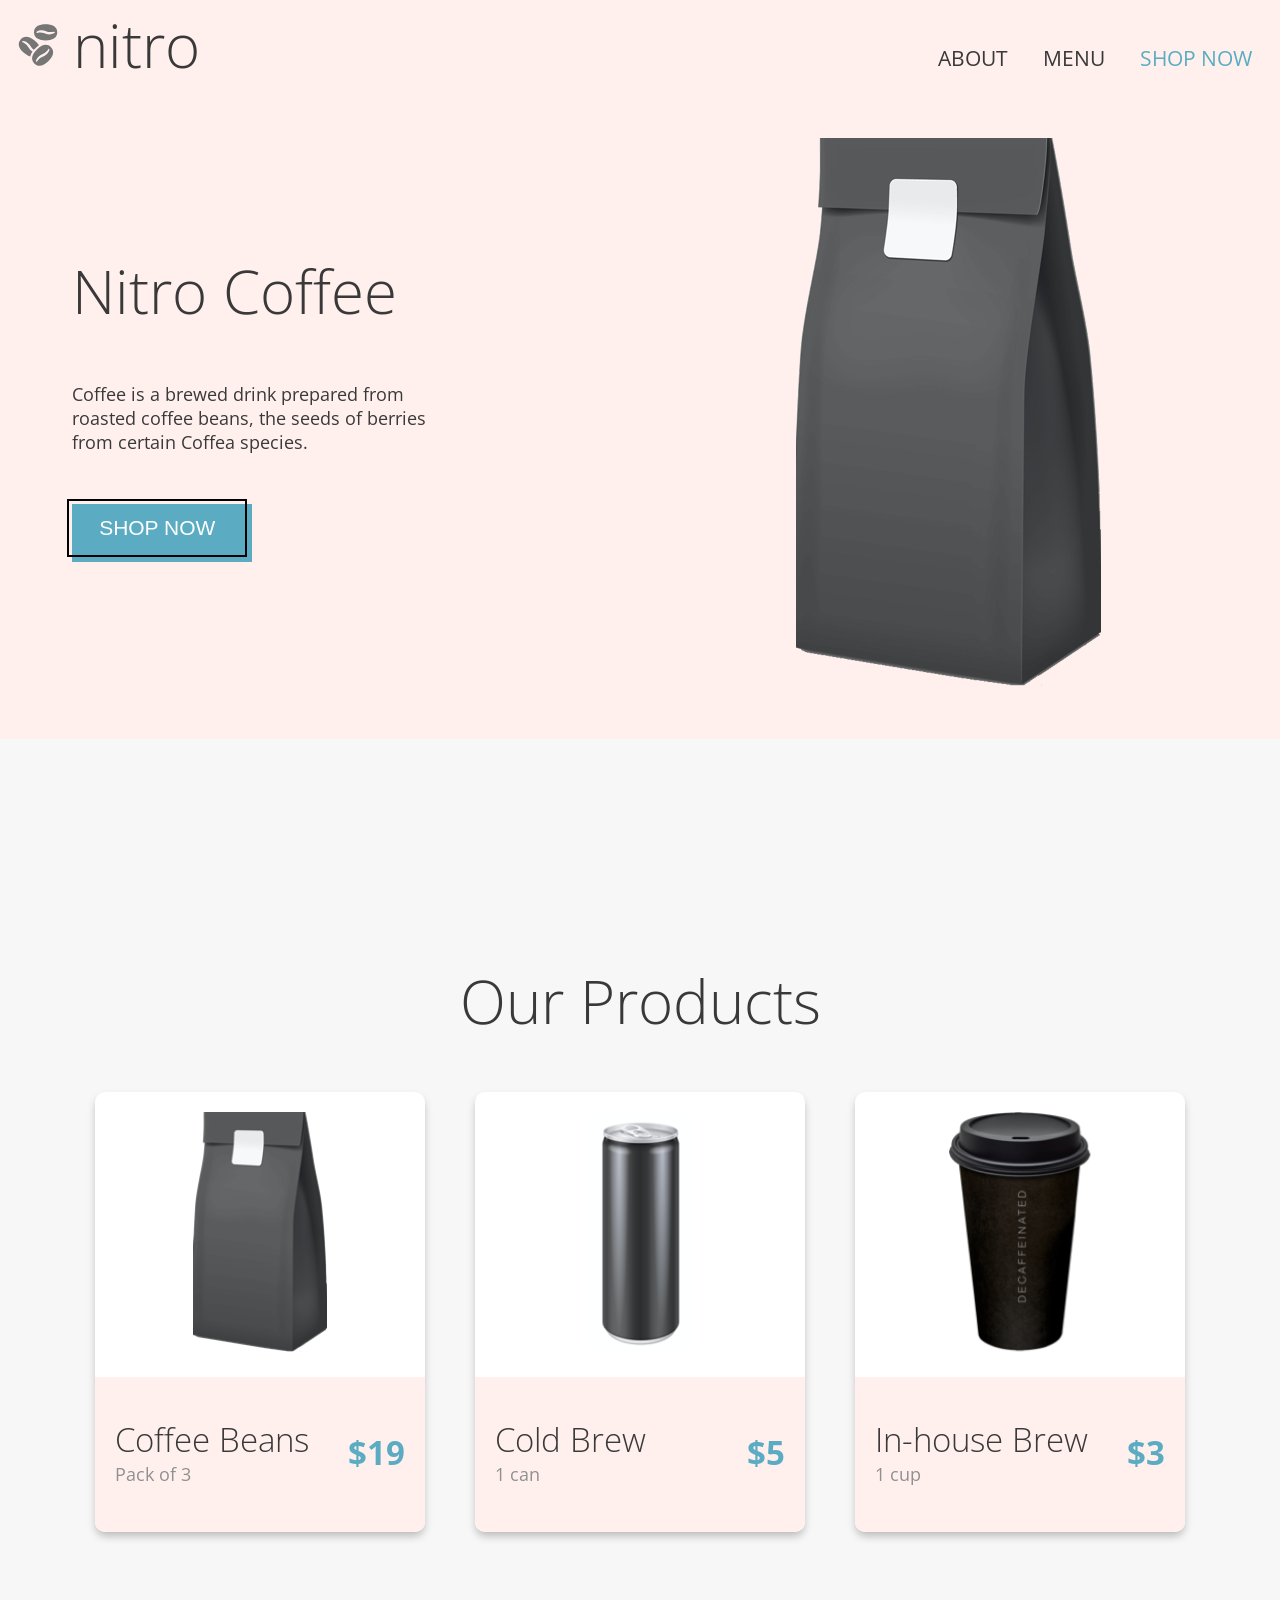
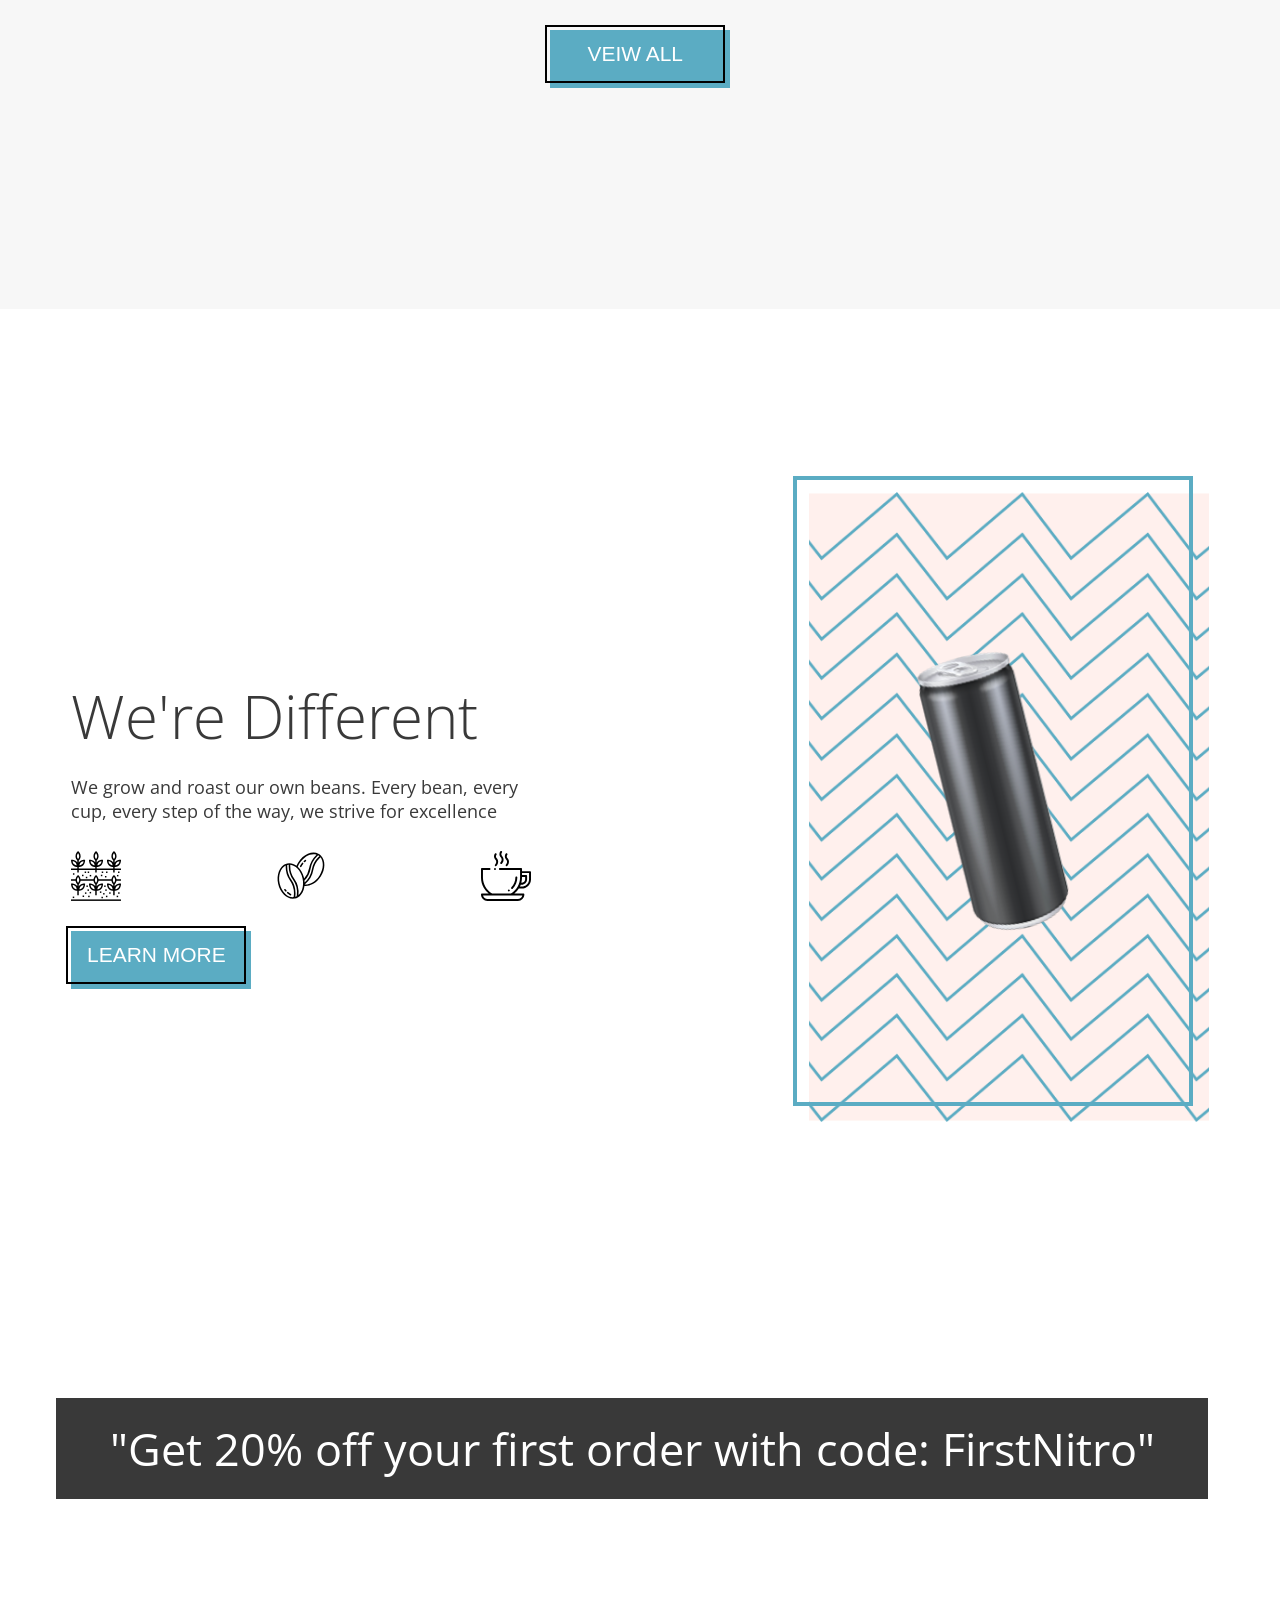
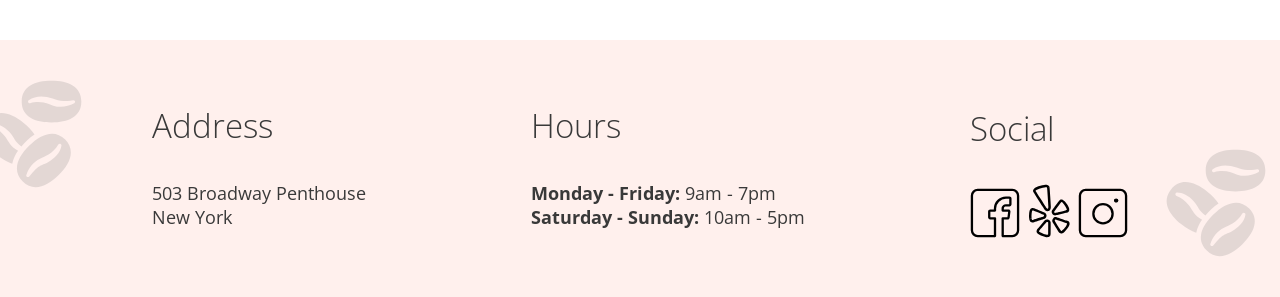
==== commit 899dfa66: "update footer" ====
--- a/index.html
+++ b/index.html
@@ -106,7 +106,7 @@
             </div>
             <div class="phrase__background">
                 <div class="phrase__background--image">
-                    <img src="./assets/tiltedcan.png" />
+                    <img src="./assets/tiltedcan.png" alt="tilted can"/>
                 </div>
             </div>
             <!-- updated discount section -->
@@ -116,24 +116,23 @@
         </article>
     </main>
     <footer class="footer">
-        <div>
-            <h3 class="footer__header">Address</h3>
-            <p>503 Broadway Penthouse</p>
-            <p>New York</p>
+        <div class="footer__section">
+            <h3>Address</h3>
+            <p>503 Broadway Penthouse<br>New York</p>
         </div>
-        <div>
-            <h3 class="footer__header" 3>Hours</h3>
-            <p> <strong>Monday - Friday : </strong>9am - 7pm</p>
-            <p> <strong>Saturday - Sunday :</strong> 10am - 5pm</p>
+        <div class="footer__section">
+            <h3>Hours</h3>
+            <p><strong>Monday - Friday:</strong> 9am - 7pm<br> <strong>Saturday - Sunday:</strong> 10am - 5pm</p>
         </div>
-        <div>
-            <h3 class="footer__header">Social</h3>
-            <a href="https://facebook.com"><img src="./assets/Facebook-Icon.svg" alt="Facebook" /></a>
-            <a href="https://yelp.com"><img src="./assets/Yelp-Icon.svg" alt="Yelp" /></a>
-            <a href="https://instagram.com"><img src="./assets/Instagram-Icon.svg" alt="Instagram" /></a>
+        <div class="footer__section">
+            <h3>Social</h3>
+            <div class="social-icons">
+                <a href="https://facebook.com"><img src="./assets/Facebook-Icon.svg" alt="Facebook" /></a>
+                <a href="https://yelp.com"><img src="./assets/Yelp-Icon.svg" alt="Yelp" /></a>
+                <a href="https://instagram.com"><img src="./assets/Instagram-Icon.svg" alt="Instagram" /></a>
+            </div>
         </div>
     </footer>
-    </div>
 </body>
 
 </html>
--- a/css/landing.css
+++ b/css/landing.css
@@ -2,6 +2,7 @@
 *::before,
 *::after {
   box-sizing: border-box;
+
 }
 
 button {
@@ -206,20 +207,43 @@
   text-align: center;
   width: 90%;
 }
-
+/* the footer */
 .footer {
-  background-color: #fff0ed;
-  padding-top: 3rem;
-  padding-left: 0rem;
-  padding-bottom: 3rem;
-  width: 100%;
-  display: flex;
-  justify-content: center;
-  gap: 10rem;
-}
-.footer__header {
-  margin-top: 0rem;
-}
-.footer img {
+  display: flex;
+  width: 100%;
+  justify-content: space-around;
+  align-items: center;
+  padding: 20px 70px 40px;
+  background-color:#fff0ed ;
+  position: relative;
+
+}
+.footer__section{
+  padding: 10px;
+}
+
+.footer__section img {
   width: 3.125rem;
 }
+.footer:before,
+.footer:after {
+  content: '';
+  position: absolute;
+  opacity: 0.2;
+  background-image: url('../assets/coffee-beans-logo-and-footer.svg');
+  background-size: contain;
+  background-repeat: no-repeat;
+  width: 8rem;
+  height: 8rem;
+
+}
+
+.footer:before {
+  top:30px;
+  left: -2rem;
+}
+
+.footer:after {
+  bottom: 30px;
+  right: 0;
+}
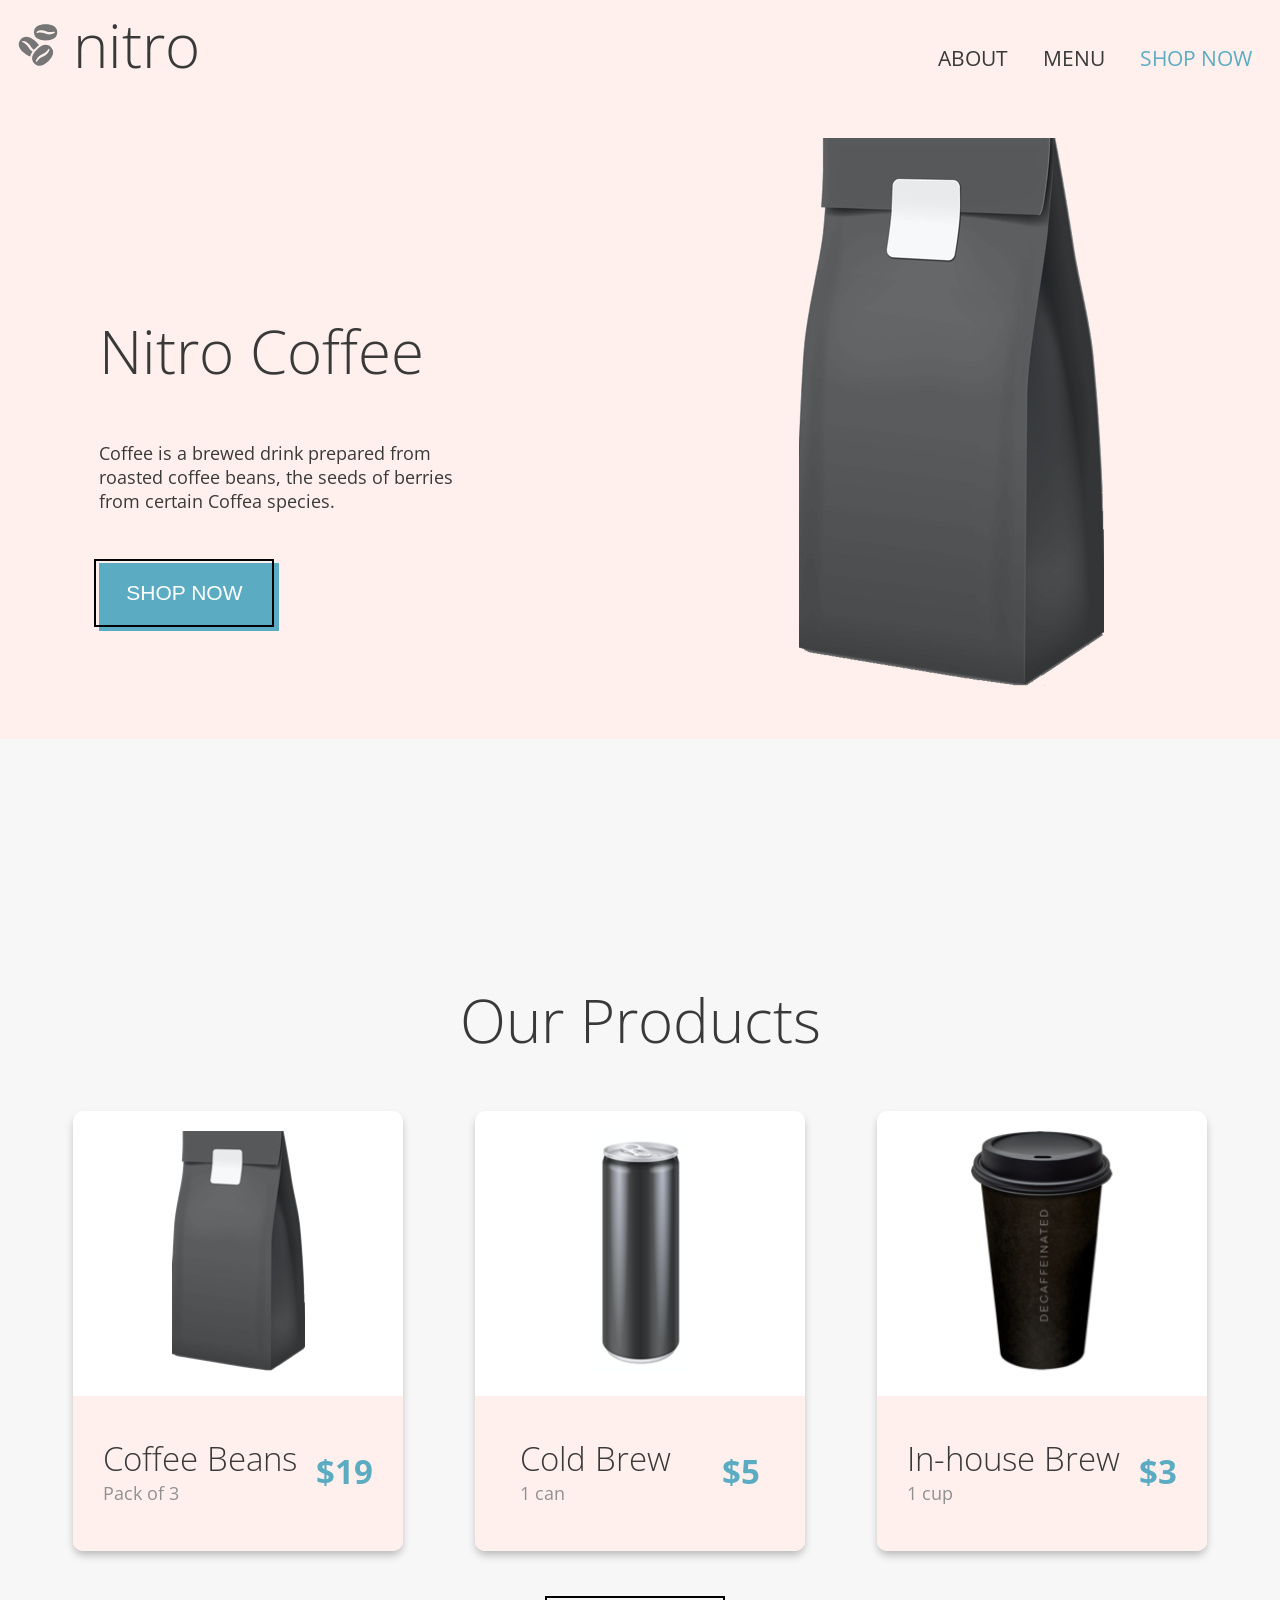
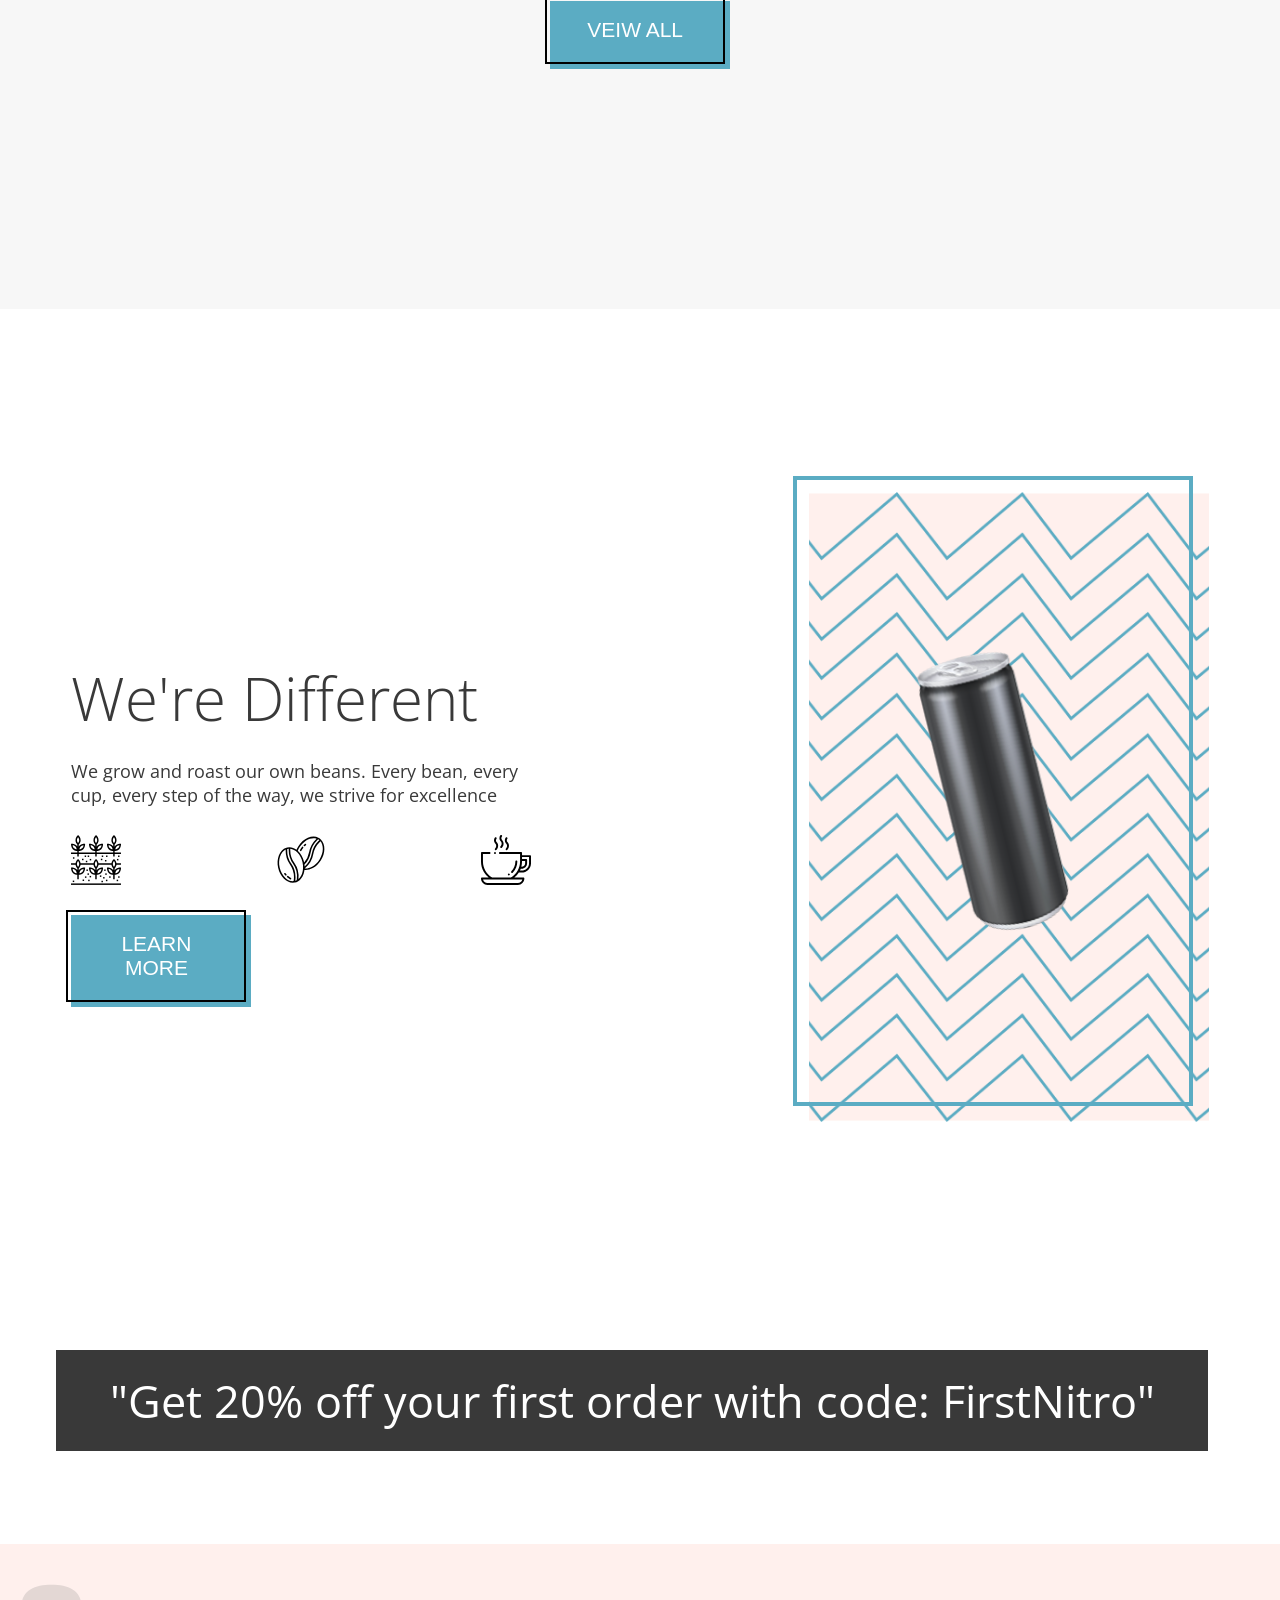
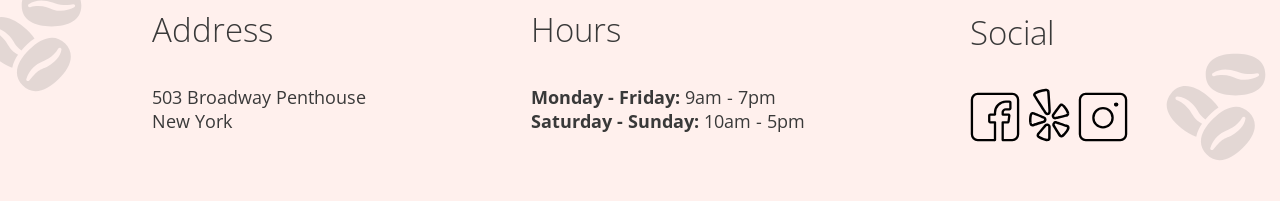
==== commit 2632536d: "scss update" ====
--- a/index.html
+++ b/index.html
@@ -6,8 +6,8 @@
     <meta name="viewport" content="width=device-width, initial-scale=1.0">
     <link href="https://fonts.googleapis.com/css2?family=Open+Sans:ital,wght@0,300;0,400;0,600;0,700;1,400&display=swap"
         rel="stylesheet">
-    <link rel="stylesheet" href="./css/global.css">
-    <link rel="stylesheet" href="./css/landing.css">
+    <link rel="stylesheet" href="./scss/landing.css">
+    <link rel="stylesheet" href="./scss/partials/_global.scss">
     <title>Coffee Shop - Home</title>
 </head>
 
@@ -39,11 +39,13 @@
                     Coffea species.</p>
                 <a href="./pages/menu.html">
                     <button type="button">
-                        <div class="button button--feature">SHOP NOW</div>
+                        <div class="button button--feature">
+                            SHOP NOW
+                        </div>
                     </button></a>
             </div>
             <div class="banner-img">
-                <img src="./assets/coffeebeans-hero.png" alt="coffeebeans" />
+                <a href="./index.html"><img src="./assets/coffeebeans-hero.png" alt="coffeebeans" /></a>
             </div>
         </article>
         <!-- banner end -->
@@ -106,7 +108,7 @@
             </div>
             <div class="phrase__background">
                 <div class="phrase__background--image">
-                    <img src="./assets/tiltedcan.png" alt="tilted can"/>
+                    <img src="./assets/tiltedcan.png" alt="tilted can" />
                 </div>
             </div>
             <!-- updated discount section -->
--- a/scss/landing.css
+++ b/scss/landing.css
@@ -0,0 +1,295 @@
+body {
+  font-family: "Open Sans";
+  font-weight: 400;
+  color: #393939;
+  margin: 0%;
+}
+
+h1, h2 {
+  font-size: 3.75rem;
+  font-weight: 300;
+}
+
+h3 {
+  font-size: 2.0625rem;
+  font-weight: 300;
+}
+
+p {
+  font-size: 1.125rem;
+  font-weight: 400;
+}
+
+li {
+  list-style-type: none;
+}
+
+a {
+  text-decoration: none;
+  color: #393939;
+}
+
+.navbar {
+  box-sizing: border-box;
+  margin: 0;
+  height: 90px;
+  width: 100%;
+  display: flex;
+  justify-content: center;
+  align-items: center;
+  justify-content: space-between;
+  align-items: center;
+  padding: 0.8rem;
+  background-color: #fff0ed;
+}
+.navbar__logo {
+  display: flex;
+  justify-content: center;
+  align-items: center;
+}
+.navbar__logo img {
+  height: 3.125rem;
+  margin-right: 0.625rem;
+}
+.navbar__logo h2 {
+  margin: 0;
+}
+.navbar__links {
+  display: flex;
+  padding-top: 1.5625rem;
+  font-size: 1.3125rem;
+  font-weight: 400;
+}
+.navbar__links ul {
+  margin: 0 15px;
+}
+.navbar__links li {
+  display: inline-block;
+  padding-left: 1.88rem;
+}
+.navbar__links #shop-link a {
+  color: #5bacc3;
+}
+
+*,
+*::before,
+*::after {
+  box-sizing: border-box;
+}
+
+button {
+  display: flex;
+  justify-content: center;
+  align-items: center;
+  background-color: #5bacc3;
+  color: white;
+  border: none;
+  font-size: 1.3125rem;
+  font-weight: 300;
+  width: 180px;
+  padding: 0;
+  margin-top: 50px;
+}
+button .button--feature {
+  border: 0.15rem solid black;
+  width: 180px;
+  padding: 20px;
+  position: relative;
+  top: -0.3rem;
+  right: 0.3rem;
+}
+
+.banner {
+  display: flex;
+  align-items: center;
+  justify-content: space-between;
+  width: 100%;
+  background-color: #fff0ed;
+  padding: 3rem;
+}
+.banner__content {
+  box-sizing: border-box;
+  width: 30rem;
+  padding-top: 2rem;
+  margin: 3.2rem;
+}
+.banner__content--header {
+  margin-top: 5rem;
+}
+.banner .banner-img {
+  display: flex;
+  margin-right: 8rem;
+}
+
+.products {
+  display: flex;
+  justify-content: center;
+  align-items: center;
+  flex-direction: column;
+  width: 100%;
+  height: 130vh;
+  background-color: #f7f7f7;
+  text-align: center;
+  padding: 3.2rem;
+}
+.products .products-header {
+  text-align: center;
+  margin-top: 0%;
+}
+.products .products-section {
+  width: 100%;
+  margin-bottom: 0%;
+  display: flex;
+  justify-content: space-evenly;
+  gap: 3.125rem;
+}
+.products .products-section__card {
+  background-color: white;
+  width: 20.625rem;
+  border-radius: 0.63rem;
+  box-shadow: 0 0.313rem 0.563rem -0.063rem rgba(0, 0, 0, 0.25);
+  height: 27.5rem;
+}
+.products .products-section__img {
+  text-align: center;
+  height: 17.5rem;
+  background-color: white;
+  padding: 1.25rem;
+}
+.products .product-section__content {
+  display: flex;
+  justify-content: space-around;
+  padding: 1.25rem;
+  width: 100%;
+  height: 9.688rem;
+  background-color: #fff0ed;
+  border-bottom-left-radius: 0.63rem;
+  border-bottom-right-radius: 0.63rem;
+}
+.products .content--details {
+  display: flex;
+  flex-direction: column;
+  align-items: flex-start;
+  padding-top: 1.25rem;
+}
+.products .content--header {
+  margin: 0%;
+  color: #393939;
+}
+.products .content--details p {
+  margin-top: 0%;
+  color: #909090;
+}
+.products .content--price {
+  display: flex;
+  color: #5bacc3;
+  font-size: 2.0625rem;
+  font-weight: bold;
+}
+
+.phrase {
+  display: flex;
+  align-items: center;
+  justify-content: space-between;
+  width: 100%;
+  height: 100vh;
+  background-color: white;
+  padding: 1.25rem;
+  margin-top: 3rem;
+}
+.phrase__content {
+  box-sizing: border-box;
+  width: 30rem;
+  margin: 3.2rem;
+}
+.phrase__content h2 {
+  margin-bottom: 1.25rem;
+}
+.phrase__content img {
+  width: 50px;
+}
+.phrase__content button {
+  margin-top: 1.25rem;
+}
+.phrase__icons {
+  display: flex;
+  justify-content: space-between;
+  padding: 0.625rem 1.25rem 0.625rem 0;
+  width: 100%;
+}
+.phrase__background {
+  display: flex;
+  background-image: url(../assets/coldbrewbackground.png);
+  height: 70vh;
+  width: 400px;
+  background-position: center;
+  background-size: cover;
+  margin: 3.2rem;
+}
+.phrase__background--image {
+  position: relative;
+  border: 0.3rem solid #5bacc3;
+  display: flex;
+  align-items: center;
+  justify-content: center;
+  width: 400px;
+  height: 100%;
+  padding: 1.25rem;
+  top: -1rem;
+  right: 1rem;
+}
+.phrase__background--image img {
+  height: 17.5rem;
+}
+
+.discount {
+  text-align: center;
+  width: 100%;
+  padding-top: 3rem;
+  padding-bottom: 3rem;
+}
+
+.discount-para {
+  background-color: #393939;
+  color: white;
+  font-size: 2.81rem;
+  font-weight: 400;
+  margin-left: 3.5rem;
+  padding: 1.25rem;
+  text-align: center;
+  width: 90%;
+}
+
+.footer {
+  display: flex;
+  width: 100%;
+  justify-content: space-around;
+  align-items: center;
+  padding: 20px 70px 40px;
+  background-color: #fff0ed;
+  position: relative;
+}
+.footer__section {
+  padding: 10px;
+}
+.footer__section img {
+  width: 3.125rem;
+}
+.footer:before, .footer:after {
+  content: "";
+  position: absolute;
+  opacity: 0.2;
+  background-image: url("../assets/coffee-beans-logo-and-footer.svg");
+  background-size: contain;
+  background-repeat: no-repeat;
+  width: 8rem;
+  height: 8rem;
+}
+.footer:before {
+  top: 30px;
+  left: -2rem;
+}
+.footer:after {
+  bottom: 30px;
+  right: 0;
+}/*# sourceMappingURL=landing.css.map */
